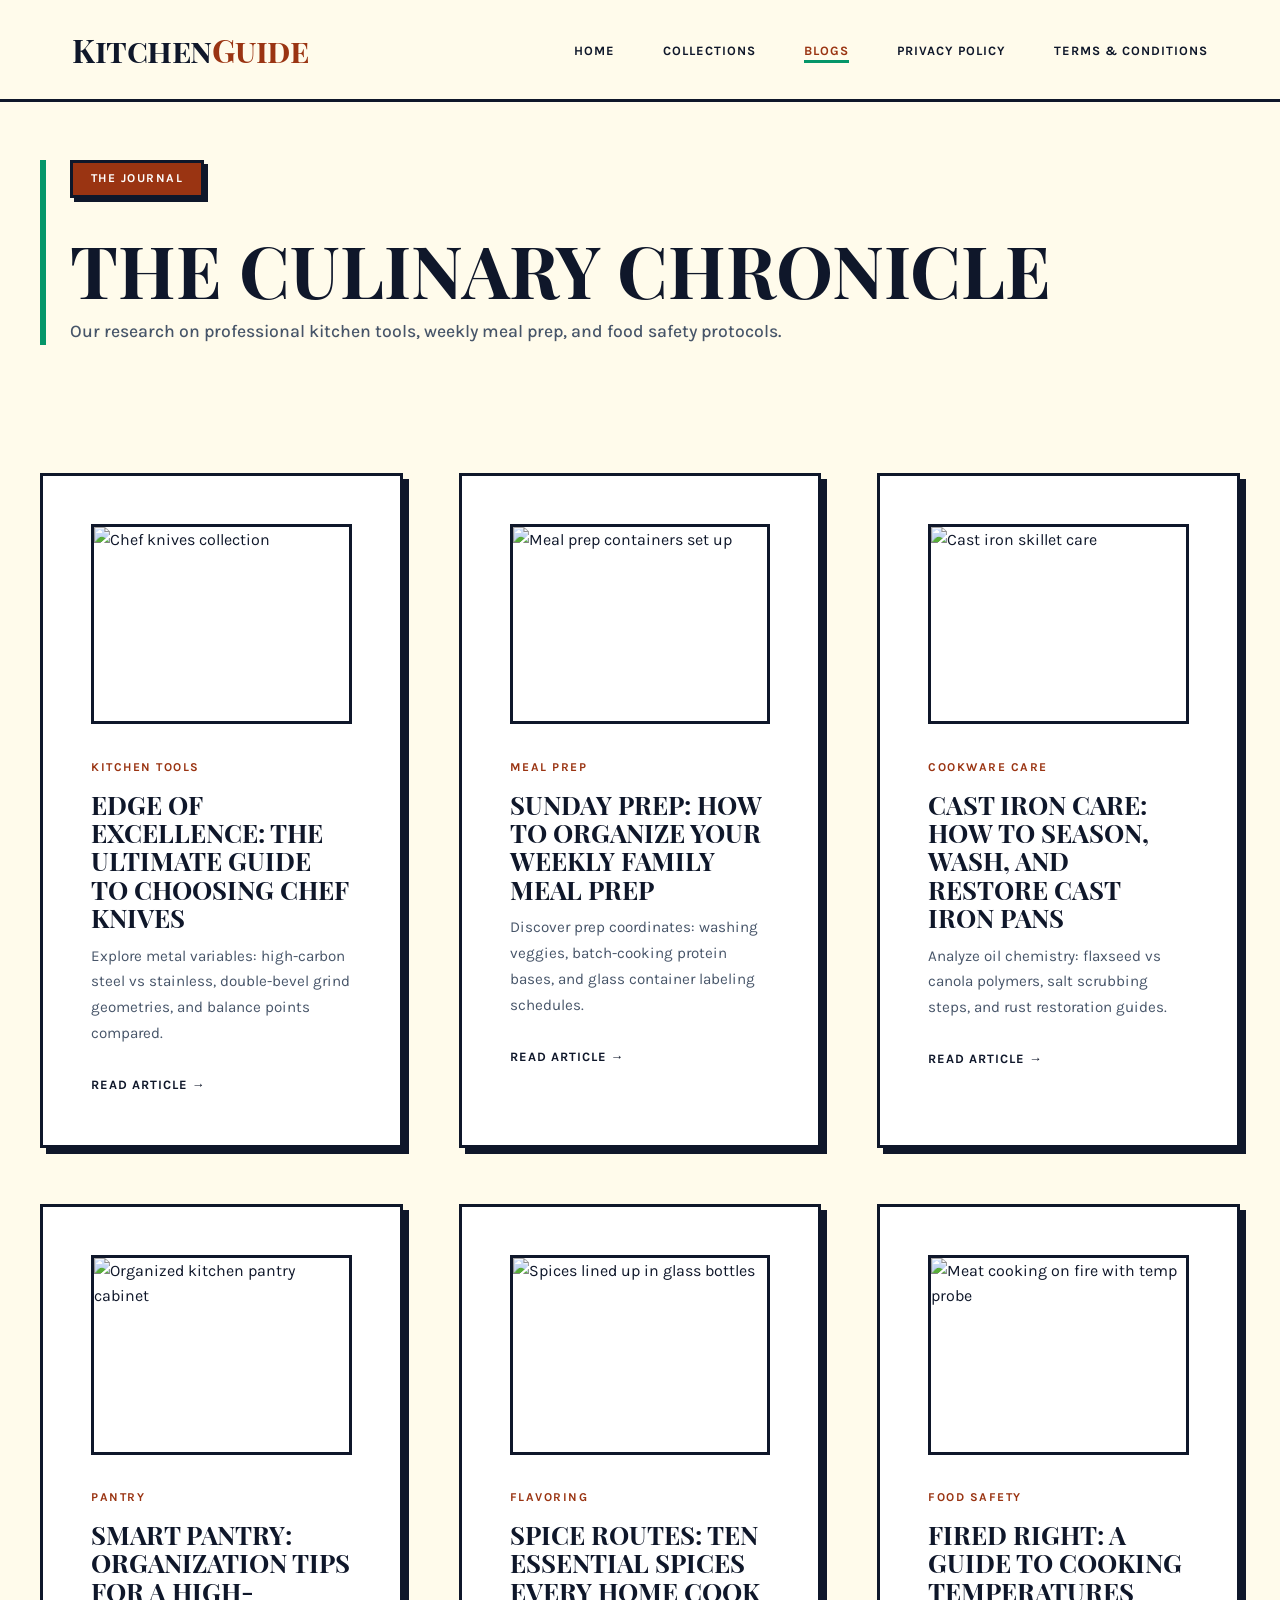
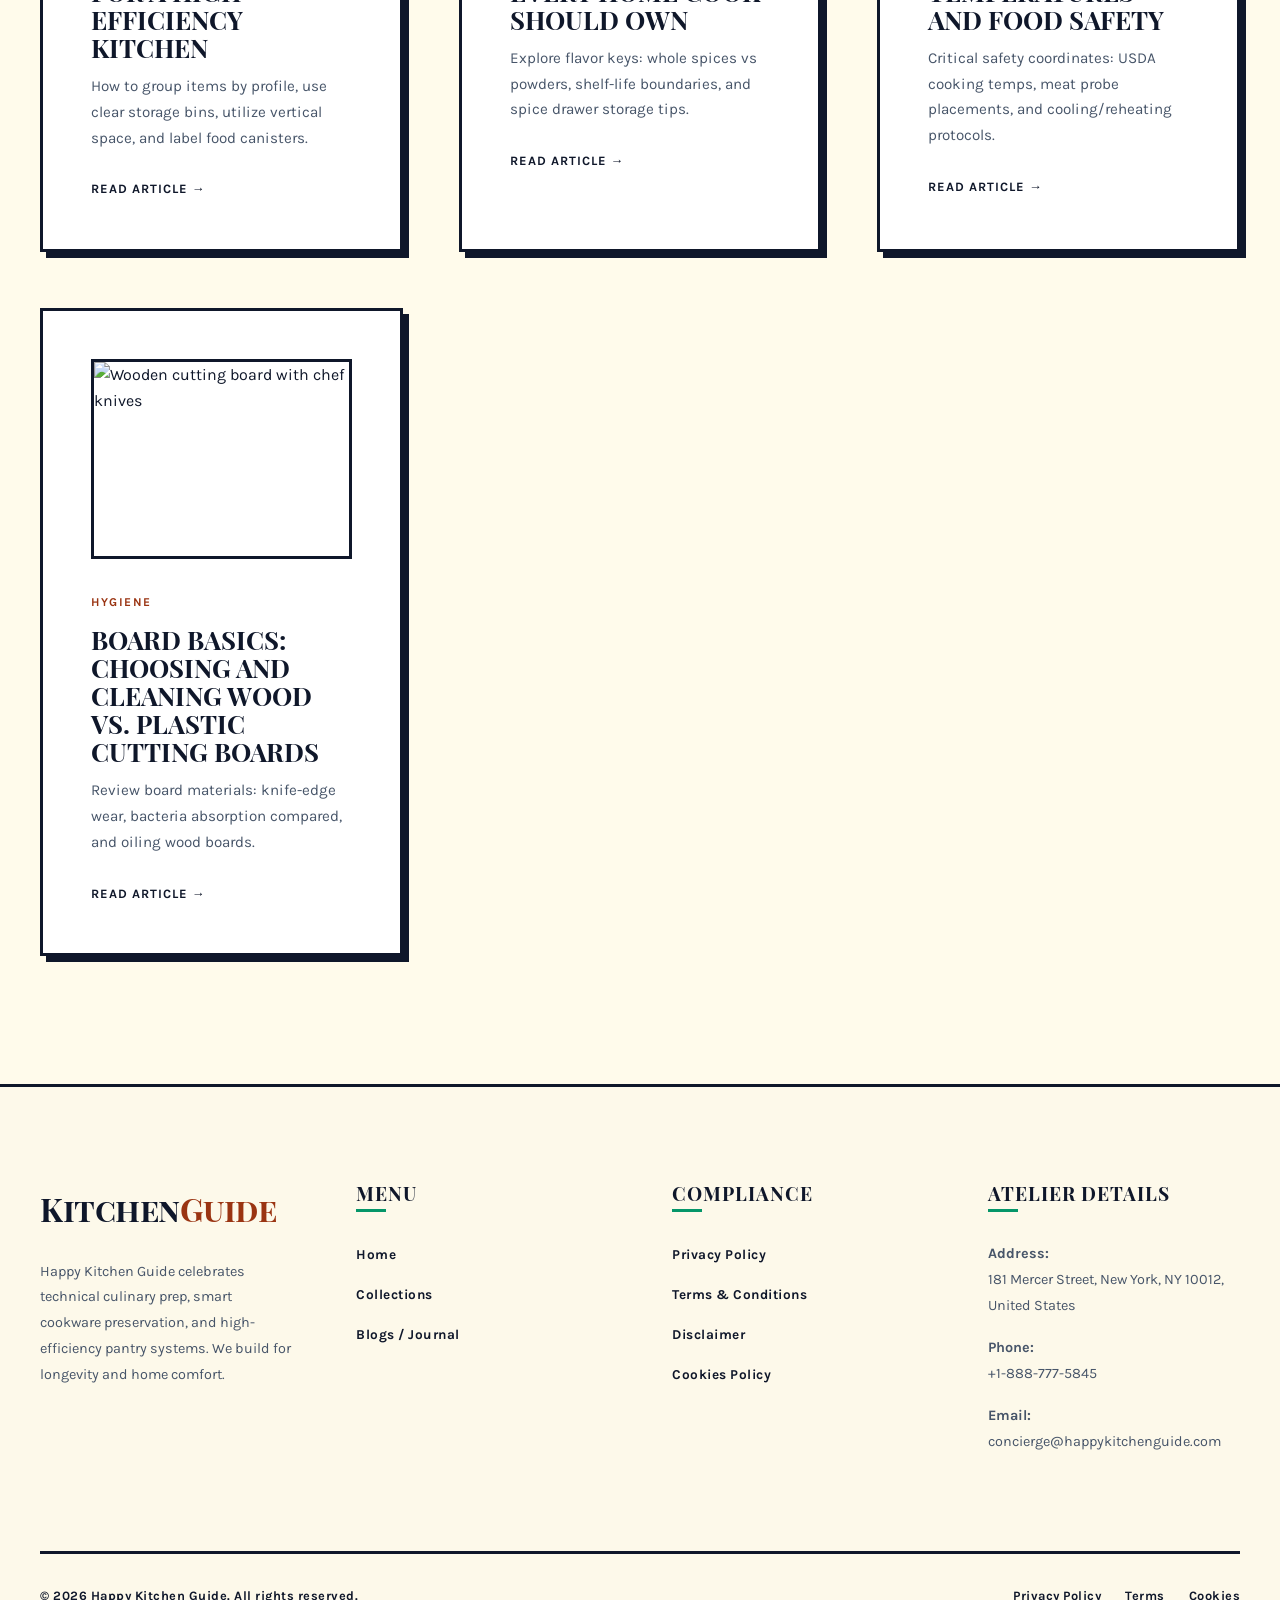
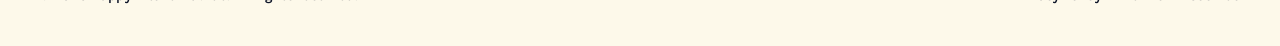
==== blog/index.html @ 917fd58a "Add files via upload" ====
<!DOCTYPE html>
<html lang="en">
<head>
    <!-- Google tag (gtag.js) -->
    <script async src="https://www.googletagmanager.com/gtag/js?id=G-0LY0HY7L01"></script>
    <script>
      window.dataLayer = window.dataLayer || [];
      function gtag(){dataLayer.push(arguments);}
      gtag('js', new Date());

      gtag('config', 'G-0LY0HY7L01');
    </script>
    <meta charset="UTF-8">
    <meta name="viewport" content="width=device-width, initial-scale=1.0">
    <meta name="description" content="Happy Kitchen Guide Journal. Insights on chef knives, cast iron seasoning, pantry organization, spices, and food safety.">
    <title>The Journal | Happy Kitchen Guide</title>
    <link rel="stylesheet" href="../style.css">
</head>
<body>

    <!-- Header Navigation -->
    <header>
        <nav class="navbar">
            <a href="../index.php" class="logo">Kitchen<span>Guide</span></a>
            <ul class="nav-links">
                <li><a href="../index.php">Home</a></li>
                <li><a href="../collections.html">Collections</a></li>
                <li><a href="index.html" class="active">Blogs</a></li>
                <li><a href="../privacy-policy.html">Privacy Policy</a></li>
                <li><a href="../terms.html">Terms & Conditions</a></li>
            </ul>
            <button class="menu-btn" aria-label="Toggle Navigation">
                <span></span>
                <span></span>
                <span></span>
            </button>
        </nav>
    </header>

    <!-- Main Content -->
    <main style="padding-top: 10rem; max-width: 1200px; margin: 0 auto;">
        
        <div class="section-title reveal-item">
            <span class="hero-badge">THE JOURNAL</span>
            <h1>The Culinary Chronicle</h1>
            <p>Our research on professional kitchen tools, weekly meal prep, and food safety protocols.</p>
        </div>

        <section style="padding: 3rem 0 8rem;">
            <div class="features-grid">
                
                <!-- Blog 1 -->
                <div class="luxury-card reveal-item">
                    <div class="feature-img-wrapper" style="height: 200px;">
                        <img src="https://images.unsplash.com/photo-1593113598332-cd288d649433?auto=format&fit=crop&q=80&w=600" alt="Chef knives collection" loading="lazy">
                    </div>
                    <div class="feature-content blog-card">
                        <span class="blog-tag">Kitchen Tools</span>
                        <h3>Edge of Excellence: The Ultimate Guide to Choosing Chef Knives</h3>
                        <p class="blog-excerpt">Explore metal variables: high-carbon steel vs stainless, double-bevel grind geometries, and balance points compared.</p>
                        <a href="chef-knife-guide.html" class="blog-link">Read Article &rarr;</a>
                    </div>
                </div>

                <!-- Blog 2 -->
                <div class="luxury-card reveal-item">
                    <div class="feature-img-wrapper" style="height: 200px;">
                        <img src="https://images.unsplash.com/photo-1556910103-1c02745aae4d?auto=format&fit=crop&q=80&w=600" alt="Meal prep containers set up" loading="lazy">
                    </div>
                    <div class="feature-content blog-card">
                        <span class="blog-tag">Meal Prep</span>
                        <h3>Sunday Prep: How to Organize Your Weekly Family Meal Prep</h3>
                        <p class="blog-excerpt">Discover prep coordinates: washing veggies, batch-cooking protein bases, and glass container labeling schedules.</p>
                        <a href="meal-prep-efficiency.html" class="blog-link">Read Article &rarr;</a>
                    </div>
                </div>

                <!-- Blog 3 -->
                <div class="luxury-card reveal-item">
                    <div class="feature-img-wrapper" style="height: 200px;">
                        <img src="https://images.unsplash.com/photo-1585238342024-78d387f4a707?auto=format&fit=crop&q=80&w=600" alt="Cast iron skillet care" loading="lazy">
                    </div>
                    <div class="feature-content blog-card">
                        <span class="blog-tag">Cookware Care</span>
                        <h3>Cast Iron Care: How to Season, Wash, and Restore Cast Iron Pans</h3>
                        <p class="blog-excerpt">Analyze oil chemistry: flaxseed vs canola polymers, salt scrubbing steps, and rust restoration guides.</p>
                        <a href="cast-iron-seasoning.html" class="blog-link">Read Article &rarr;</a>
                    </div>
                </div>

                <!-- Blog 4 -->
                <div class="luxury-card reveal-item">
                    <div class="feature-img-wrapper" style="height: 200px;">
                        <img src="https://images.unsplash.com/photo-1590794056226-79ef3a8147e1?auto=format&fit=crop&q=80&w=600" alt="Organized kitchen pantry cabinet" loading="lazy">
                    </div>
                    <div class="feature-content blog-card">
                        <span class="blog-tag">Pantry</span>
                        <h3>Smart Pantry: Organization Tips for a High-Efficiency Kitchen</h3>
                        <p class="blog-excerpt">How to group items by profile, use clear storage bins, utilize vertical space, and label food canisters.</p>
                        <a href="pantry-organization-tips.html" class="blog-link">Read Article &rarr;</a>
                    </div>
                </div>

                <!-- Blog 5 -->
                <div class="luxury-card reveal-item">
                    <div class="feature-img-wrapper" style="height: 200px;">
                        <img src="https://images.unsplash.com/photo-1596790011558-b1a7742114de?auto=format&fit=crop&q=80&w=600" alt="Spices lined up in glass bottles" loading="lazy">
                    </div>
                    <div class="feature-content blog-card">
                        <span class="blog-tag">Flavoring</span>
                        <h3>Spice Routes: Ten Essential Spices Every Home Cook Should Own</h3>
                        <p class="blog-excerpt">Explore flavor keys: whole spices vs powders, shelf-life boundaries, and spice drawer storage tips.</p>
                        <a href="essential-spices-flavor.html" class="blog-link">Read Article &rarr;</a>
                    </div>
                </div>

                <!-- Blog 6 -->
                <div class="luxury-card reveal-item">
                    <div class="feature-img-wrapper" style="height: 200px;">
                        <img src="https://images.unsplash.com/photo-1544025162-d76694265947?auto=format&fit=crop&q=80&w=600" alt="Meat cooking on fire with temp probe" loading="lazy">
                    </div>
                    <div class="feature-content blog-card">
                        <span class="blog-tag">Food Safety</span>
                        <h3>Fired Right: A Guide to Cooking Temperatures and Food Safety</h3>
                        <p class="blog-excerpt">Critical safety coordinates: USDA cooking temps, meat probe placements, and cooling/reheating protocols.</p>
                        <a href="cooking-temperatures-safety.html" class="blog-link">Read Article &rarr;</a>
                    </div>
                </div>

                <!-- Blog 7 -->
                <div class="luxury-card reveal-item">
                    <div class="feature-img-wrapper" style="height: 200px;">
                        <img src="https://images.unsplash.com/photo-1542691391-7f39f20d7af3?auto=format&fit=crop&q=80&w=600" alt="Wooden cutting board with chef knives" loading="lazy">
                    </div>
                    <div class="feature-content blog-card">
                        <span class="blog-tag">Hygiene</span>
                        <h3>Board Basics: Choosing and Cleaning Wood vs. Plastic Cutting Boards</h3>
                        <p class="blog-excerpt">Review board materials: knife-edge wear, bacteria absorption compared, and oiling wood boards.</p>
                        <a href="cutting-board-hygiene.html" class="blog-link">Read Article &rarr;</a>
                    </div>
                </div>

            </div>
        </section>

    </main>

    <!-- Footer -->
    <footer>
        <div class="footer-container">
            <div class="footer-col" style="flex: 1.5;">
                <a href="../index.php" class="logo" style="margin-bottom: 1.5rem; display: inline-block;">Kitchen<span>Guide</span></a>
                <p>Happy Kitchen Guide celebrates technical culinary prep, smart cookware preservation, and high-efficiency pantry systems. We build for longevity and home comfort.</p>
            </div>
            <div class="footer-col">
                <h4>Menu</h4>
                <ul>
                    <li><a href="../index.php">Home</a></li>
                    <li><a href="../collections.html">Collections</a></li>
                    <li><a href="index.html">Blogs / Journal</a></li>
                </ul>
            </div>
            <div class="footer-col">
                <h4>Compliance</h4>
                <ul>
                    <li><a href="../privacy-policy.html">Privacy Policy</a></li>
                    <li><a href="../terms.html">Terms & Conditions</a></li>
                    <li><a href="../disclaimer.html">Disclaimer</a></li>
                    <li><a href="../cookies.html">Cookies Policy</a></li>
                </ul>
            </div>
            <div class="footer-col" style="flex: 1.2;">
                <h4>Atelier Details</h4>
                <p><strong>Address:</strong><br>181 Mercer Street, New York, NY 10012, United States</p>
                <p><strong>Phone:</strong><br>+1-888-777-5845</p>
                <p><strong>Email:</strong><br>concierge@happykitchenguide.com</p>
            </div>
        </div>
        <div class="footer-bottom">
            <p>&copy; 2026 Happy Kitchen Guide. All rights reserved.</p>
            <div class="footer-bottom-links">
                <a href="../privacy-policy.html">Privacy Policy</a>
                <a href="../terms.html">Terms</a>
                <a href="../cookies.html">Cookies</a>
            </div>
        </div>
    </footer>

    <script src="../script.js"></script>
</body>
</html>
---- style.css ----
/* ==========================================
   HAPPY KITCHEN GUIDE - GLOBAL STYLESHEET
   Style: Vibrant Block & Terracotta Palette
   ========================================== */

/* Typography Import */
@import url('https://fonts.googleapis.com/css2?family=Karla:ital,wght@0,300;0,400;0,500;0,600;0,700;1,400&family=Playfair+Display+SC:ital,wght@0,400;0,700;1,400&display=swap');

:root {
    /* Color Palette */
    --color-bg: #FFFBEB;            /* Amber 50 - Warm Golden Cream */
    --color-fg: #0F172A;            /* Slate 900 - Dark Charcoal */
    --color-fg-muted: #475569;      /* Slate 600 - Muted Slate */
    --color-primary: #9A3412;       /* Terracotta 800 - Primary */
    --color-secondary: #C2410C;     /* Terracotta 700 - Secondary */
    --color-accent: #059669;        /* Emerald 600 - Fresh Green Accent */
    --color-accent-hover: #047857;
    --color-border: #0F172A;        /* Bold Black Borders */
    --color-card-bg: #FFFFFF;
    
    /* Font Families */
    --font-heading: 'Playfair Display SC', serif;
    --font-body: 'Karla', sans-serif;
    
    /* Layout Variables */
    --transition-spring: all 0.4s cubic-bezier(0.175, 0.885, 0.32, 1.275);
    --transition-smooth: all 0.25s ease-in-out;
    --block-shadow: 6px 6px 0px 0px var(--color-fg);
    --block-shadow-hover: 10px 10px 0px 0px var(--color-fg);
    --block-shadow-sm: 4px 4px 0px 0px var(--color-fg);
}

/* Reset Styles */
*, *::before, *::after {
    box-sizing: border-box;
    margin: 0;
    padding: 0;
}

html {
    scroll-behavior: smooth;
    font-size: 16px;
    background-color: var(--color-bg);
    color: var(--color-fg);
}

body {
    font-family: var(--font-body);
    line-height: 1.6;
    font-weight: 400;
    overflow-x: hidden;
    background-color: var(--color-bg);
}

/* Scrollbar Styling */
::-webkit-scrollbar {
    width: 8px;
}
::-webkit-scrollbar-track {
    background: var(--color-bg);
}
::-webkit-scrollbar-thumb {
    background: var(--color-primary);
    border: 2px solid var(--color-fg);
}

/* Headings */
h1, h2, h3, h4, h5, h6 {
    font-family: var(--font-heading);
    font-weight: 700;
    line-height: 1.1;
    color: var(--color-fg);
}

h1 {
    font-size: clamp(3rem, 7vw, 4.5rem);
    text-transform: uppercase;
}

h2 {
    font-size: clamp(2.2rem, 5vw, 2.8rem);
    margin-bottom: 2rem;
    position: relative;
    display: inline-block;
    text-transform: uppercase;
}

h3 {
    font-size: 1.6rem;
    margin-bottom: 0.8rem;
    text-transform: uppercase;
}

a {
    color: inherit;
    text-decoration: none;
    transition: var(--transition-smooth);
}

/* Scroll-Reveal Animation */
.reveal-item {
    opacity: 0;
    transform: translateY(30px);
    transition: opacity 0.8s cubic-bezier(0.16, 1, 0.3, 1), transform 0.8s cubic-bezier(0.16, 1, 0.3, 1);
}

.reveal-item.revealed {
    opacity: 1;
    transform: translateY(0);
}

/* Bold Block Cards */
.luxury-card {
    background-color: var(--color-card-bg);
    border: 3px solid var(--color-border);
    border-radius: 0px; /* Sharp retro block design */
    padding: 3rem;
    box-shadow: var(--block-shadow);
    transition: var(--transition-spring);
    position: relative;
}

.luxury-card:hover {
    transform: translate(-4px, -4px);
    box-shadow: var(--block-shadow-hover);
}

/* Stretched Link overlay */
.blog-link::after {
    content: '';
    position: absolute;
    top: 0;
    left: 0;
    right: 0;
    bottom: 0;
    z-index: 10;
    cursor: pointer;
}

/* Header & Navigation */
header {
    position: fixed;
    top: 0;
    left: 0;
    width: 100%;
    z-index: 1000;
    background: var(--color-bg);
    border-bottom: 3px solid var(--color-border);
    transition: var(--transition-smooth);
}

.navbar {
    display: flex;
    justify-content: space-between;
    align-items: center;
    max-width: 1200px;
    margin: 0 auto;
    padding: 1.5rem 2rem;
}

.logo {
    font-family: var(--font-heading);
    font-size: 2rem;
    font-weight: 700;
    letter-spacing: -0.5px;
    color: var(--color-fg);
}

.logo span {
    color: var(--color-primary);
}

.nav-links {
    display: flex;
    list-style: none;
    gap: 3rem;
    align-items: center;
}

.nav-links a {
    font-size: 0.8rem;
    font-weight: 700;
    text-transform: uppercase;
    letter-spacing: 1px;
    color: var(--color-fg);
    position: relative;
    padding: 0.3rem 0;
}

.nav-links a:hover,
.nav-links a.active {
    color: var(--color-primary);
}

.nav-links a::after {
    content: '';
    position: absolute;
    bottom: 0;
    left: 0;
    width: 0;
    height: 3px;
    background-color: var(--color-accent);
    transition: var(--transition-smooth);
}

.nav-links a:hover::after,
.nav-links a.active::after {
    width: 100%;
}

/* CTA Buttons */
.btn {
    display: inline-block;
    padding: 1rem 2.5rem;
    font-size: 0.8rem;
    font-weight: 700;
    text-transform: uppercase;
    letter-spacing: 1px;
    border-radius: 0px; /* Sharp Block style */
    border: 3px solid var(--color-border);
    cursor: pointer;
    transition: var(--transition-spring);
    text-align: center;
    font-family: var(--font-body);
    box-shadow: 4px 4px 0px 0px var(--color-fg);
}

.btn-primary {
    background-color: var(--color-primary);
    color: #FFFFFF;
}

.btn-primary:hover {
    background-color: var(--color-accent);
    transform: translate(-2px, -2px);
    box-shadow: 6px 6px 0px 0px var(--color-fg);
}

.btn-secondary {
    background-color: #FFFFFF;
    color: var(--color-fg);
}

.btn-secondary:hover {
    background-color: var(--color-bg);
    transform: translate(-2px, -2px);
    box-shadow: 6px 6px 0px 0px var(--color-fg);
}

.btn-accent {
    background-color: var(--color-accent);
    color: #FFFFFF;
}

.btn-accent:hover {
    background-color: var(--color-accent-hover);
    transform: translate(-2px, -2px);
    box-shadow: 6px 6px 0px 0px var(--color-fg);
}

/* Mobile Menu Toggle */
.menu-btn {
    display: none;
    flex-direction: column;
    justify-content: space-between;
    width: 24px;
    height: 16px;
    background: transparent;
    border: none;
    cursor: pointer;
    z-index: 1001;
}

.menu-btn span {
    width: 100%;
    height: 3px;
    background-color: var(--color-fg);
    transition: var(--transition-smooth);
}

/* Section Spacing */
section {
    padding: 9rem 2rem;
    max-width: 1200px;
    margin: 0 auto;
}

.section-title {
    text-align: left;
    margin-bottom: 5rem;
    border-left: 6px solid var(--color-accent);
    padding-left: 1.5rem;
}

.section-title p {
    color: var(--color-fg-muted);
    font-size: 1.1rem;
    margin-top: 0.5rem;
    font-weight: 500;
}

/* Hero Section */
.hero {
    min-height: 100vh;
    display: flex;
    align-items: center;
    justify-content: space-between;
    padding-top: 10rem;
    gap: 5rem;
}

.hero-content {
    flex: 1.1;
}

.hero-badge {
    display: inline-block;
    padding: 0.4rem 1.1rem;
    font-size: 0.75rem;
    font-weight: 700;
    text-transform: uppercase;
    letter-spacing: 1.5px;
    color: #FFFFFF;
    background-color: var(--color-primary);
    border: 3px solid var(--color-border);
    box-shadow: var(--block-shadow-sm);
    margin-bottom: 2rem;
}

.hero h1 {
    margin-bottom: 2rem;
}

.hero-desc {
    font-size: 1.1rem;
    color: var(--color-fg-muted);
    margin-bottom: 3rem;
    max-width: 550px;
    line-height: 1.8;
}

.hero-btns {
    display: flex;
    gap: 1.5rem;
}

.hero-image-wrapper {
    flex: 0.9;
    position: relative;
}

.hero-image-container {
    width: 100%;
    height: 480px;
    overflow: hidden;
    border: 3px solid var(--color-border);
    position: relative;
    box-shadow: var(--block-shadow);
}

.hero-image-container img {
    width: 100%;
    height: 100%;
    object-fit: cover;
    transition: var(--transition-spring);
}

.hero-image-container img:hover {
    transform: scale(1.02);
}

/* Features Grid */
.features-grid {
    display: grid;
    grid-template-columns: repeat(auto-fit, minmax(320px, 1fr));
    gap: 3.5rem;
}

.feature-img-wrapper {
    width: 100%;
    height: 260px;
    overflow: hidden;
    margin-bottom: 1.8rem;
    position: relative;
    border: 3px solid var(--color-border);
}

.feature-img-wrapper img {
    width: 100%;
    height: 100%;
    object-fit: cover;
    transition: var(--transition-spring);
}

.luxury-card:hover .feature-img-wrapper img {
    transform: scale(1.02);
}

.feature-badge {
    position: absolute;
    top: 1rem;
    left: 1rem;
    padding: 0.4rem 0.9rem;
    background-color: var(--color-accent);
    color: #FFFFFF;
    font-size: 0.7rem;
    font-weight: 700;
    text-transform: uppercase;
    letter-spacing: 1px;
    border: 2px solid var(--color-border);
    box-shadow: 2px 2px 0px var(--color-fg);
}

.luxury-card h3 {
    margin-bottom: 0.8rem;
}

.luxury-desc {
    color: var(--color-fg-muted);
    font-size: 0.95rem;
    line-height: 1.7;
}

/* Newsletter Section */
.newsletter-section {
    padding: 7rem 2rem;
    text-align: center;
}

.newsletter-box {
    max-width: 850px;
    margin: 0 auto;
    padding: 5rem 4rem;
}

.newsletter-box p {
    font-size: 1.2rem;
    color: var(--color-fg-muted);
    margin-bottom: 2.5rem;
    max-width: 600px;
    margin-left: auto;
    margin-right: auto;
    font-weight: 600;
}

.newsletter-form {
    display: flex;
    gap: 1rem;
    max-width: 520px;
    margin: 0 auto;
}

.newsletter-input {
    flex: 1;
    padding: 1rem 1.5rem;
    border: 3px solid var(--color-border);
    background-color: var(--color-bg);
    color: var(--color-fg);
    font-family: var(--font-body);
    font-size: 0.9rem;
    outline: none;
    border-radius: 0px;
    transition: var(--transition-smooth);
}

.newsletter-input:focus {
    background-color: #FFFFFF;
    box-shadow: inset 2px 2px 0px rgba(0,0,0,0.1);
}

/* Blog Previews */
.blog-grid {
    display: grid;
    grid-template-columns: repeat(auto-fit, minmax(320px, 1fr));
    gap: 3.5rem;
}

.blog-tag {
    font-size: 0.75rem;
    font-weight: 700;
    text-transform: uppercase;
    letter-spacing: 1.5px;
    color: var(--color-primary);
    margin-bottom: 0.8rem;
    display: inline-block;
}

.blog-excerpt {
    color: var(--color-fg-muted);
    font-size: 0.95rem;
    line-height: 1.7;
    margin-bottom: 1.5rem;
}

.blog-link {
    font-size: 0.8rem;
    font-weight: 700;
    text-transform: uppercase;
    letter-spacing: 1px;
    color: var(--color-fg);
    display: inline-flex;
    align-items: center;
    gap: 0.5rem;
}

.blog-link:hover {
    color: var(--color-accent);
    gap: 0.8rem;
}

/* Footer Section */
footer {
    background-color: #FDF9EA;
    border-top: 3px solid var(--color-border);
    padding: 6rem 2rem 2.5rem;
}

.footer-container {
    max-width: 1200px;
    margin: 0 auto;
    display: grid;
    grid-template-columns: repeat(auto-fit, minmax(200px, 1fr));
    gap: 4rem;
    margin-bottom: 5rem;
}

.footer-col h4 {
    font-family: var(--font-heading);
    font-size: 1.2rem;
    margin-bottom: 1.8rem;
    text-transform: uppercase;
    letter-spacing: 1px;
    position: relative;
    padding-bottom: 0.5rem;
    font-weight: 700;
}

.footer-col h4::after {
    content: '';
    position: absolute;
    bottom: 0;
    left: 0;
    width: 30px;
    height: 3px;
    background-color: var(--color-accent);
}

.footer-col p {
    color: var(--color-fg-muted);
    font-size: 0.9rem;
    margin-bottom: 1rem;
    line-height: 1.8;
}

.footer-col ul {
    list-style: none;
}

.footer-col ul li {
    margin-bottom: 0.9rem;
}

.footer-col ul li a {
    color: var(--color-fg);
    font-weight: 700;
    font-size: 0.85rem;
    letter-spacing: 0.5px;
}

.footer-col ul li a:hover {
    color: var(--color-primary);
    padding-left: 5px;
}

.footer-bottom {
    max-width: 1200px;
    margin: 0 auto;
    padding-top: 2rem;
    border-top: 3px solid var(--color-border);
    display: flex;
    justify-content: space-between;
    align-items: center;
    flex-wrap: wrap;
    gap: 1.5rem;
    color: var(--color-fg);
    font-weight: 700;
    font-size: 0.8rem;
    letter-spacing: 0.5px;
}

.footer-bottom-links {
    display: flex;
    gap: 1.5rem;
}

.footer-bottom-links a:hover {
    color: var(--color-primary);
}

/* Cookie Consent Popup */
.cookie-banner {
    position: fixed;
    bottom: 2rem;
    right: 2rem;
    max-width: 420px;
    z-index: 10000;
    background-color: var(--color-card-bg);
    border: 3px solid var(--color-border);
    border-radius: 0px;
    box-shadow: var(--block-shadow);
    padding: 2.2rem;
    transform: translateY(120%);
    transition: transform 0.4s cubic-bezier(0.175, 0.885, 0.32, 1.275);
    display: none;
}

.cookie-banner.show {
    display: block;
    transform: translateY(0);
}

.cookie-title {
    font-size: 1.4rem;
    margin-bottom: 0.6rem;
}

.cookie-text {
    font-size: 0.85rem;
    color: var(--color-fg-muted);
    margin-bottom: 1.8rem;
    line-height: 1.6;
}

.cookie-btns {
    display: flex;
    gap: 1rem;
}

.cookie-btns .btn {
    flex: 1;
    padding: 0.8rem 1.2rem;
    font-size: 0.75rem;
}

/* Compliance Content Page Layout */
.compliance-page, .blog-page {
    padding-top: 10rem;
    max-width: 900px;
}

.compliance-page h1, .blog-page h1 {
    margin-bottom: 1.2rem;
}

.compliance-page .meta-info, .blog-page .meta-info {
    color: var(--color-primary);
    font-family: var(--font-body);
    font-weight: 700;
    font-size: 0.8rem;
    margin-bottom: 3rem;
    text-transform: uppercase;
    letter-spacing: 2px;
}

.legal-content, .blog-content {
    background-color: var(--color-card-bg);
    border: 3px solid var(--color-border);
    border-radius: 0px;
    padding: 4rem;
    box-shadow: var(--block-shadow);
}

.legal-content h2, .blog-content h2 {
    font-size: 1.8rem;
    margin: 2.5rem 0 1rem;
    text-transform: uppercase;
}

.legal-content h2::after, .blog-content h2::after {
    display: none;
}

.legal-content p, .blog-content p {
    color: var(--color-fg-muted);
    margin-bottom: 1.6rem;
    font-size: 1.05rem;
    line-height: 1.8;
}

.legal-content ul, .blog-content ul {
    margin-left: 2rem;
    margin-bottom: 1.6rem;
    color: var(--color-fg-muted);
}

.legal-content li, .blog-content li {
    margin-bottom: 0.6rem;
    font-size: 1.05rem;
}

/* Single Blog Specifics */
.blog-featured-img {
    width: 100%;
    height: 440px;
    overflow: hidden;
    border: 3px solid var(--color-border);
    margin-bottom: 3.5rem;
}

.blog-featured-img img {
    width: 100%;
    height: 100%;
    object-fit: cover;
}

/* Blockquote */
blockquote {
    border: 3px solid var(--color-border);
    border-left: 8px solid var(--color-accent);
    padding: 1.5rem 2.5rem;
    margin: 3rem 0;
    font-family: var(--font-heading);
    font-size: 1.4rem;
    font-weight: 700;
    color: var(--color-primary);
    background: var(--color-bg);
    box-shadow: var(--block-shadow-sm);
    line-height: 1.45;
}

/* Responsive Media Queries */
@media (max-width: 1024px) {
    .hero {
        flex-direction: column;
        text-align: center;
        padding-top: 8rem;
        min-height: auto;
    }
    
    .hero-content {
        order: 1;
    }
    
    .hero-image-wrapper {
        order: 0;
        width: 100%;
        max-width: 440px;
    }
    
    .hero-image-container {
        height: 380px;
    }
    
    .hero-desc {
        margin-left: auto;
        margin-right: auto;
    }
    
    .hero-btns {
        justify-content: center;
    }
}

@media (max-width: 768px) {
    section {
        padding: 6rem 1.5rem;
    }
    
    .nav-links {
        display: none;
        flex-direction: column;
        position: fixed;
        top: 80px;
        left: 0;
        width: 100%;
        background-color: var(--color-bg);
        padding: 3rem 0;
        border-bottom: 3px solid var(--color-border);
        box-shadow: var(--block-shadow);
        gap: 2rem;
    }
    
    .nav-links.active {
        display: flex;
    }
    
    .menu-btn {
        display: flex;
    }
    
    .menu-btn.active span:nth-child(1) {
        transform: rotate(45deg) translate(5px, 5px);
    }
    .menu-btn.active span:nth-child(2) {
        opacity: 0;
    }
    .menu-btn.active span:nth-child(3) {
        transform: rotate(-45deg) translate(5px, -5px);
    }
    
    .footer-container {
        grid-template-columns: 1fr;
        gap: 2.5rem;
    }
    
    .footer-bottom {
        flex-direction: column;
        text-align: center;
    }
    
    .legal-content, .blog-content {
        padding: 2.5rem 1.5rem;
    }
    
    .cookie-banner {
        left: 1rem;
        right: 1rem;
        bottom: 1rem;
        max-width: none;
    }
    
    .newsletter-form {
        flex-direction: column;
        border-radius: 0;
        gap: 1rem;
    }
    
    .newsletter-input {
        width: 100%;
    }
}
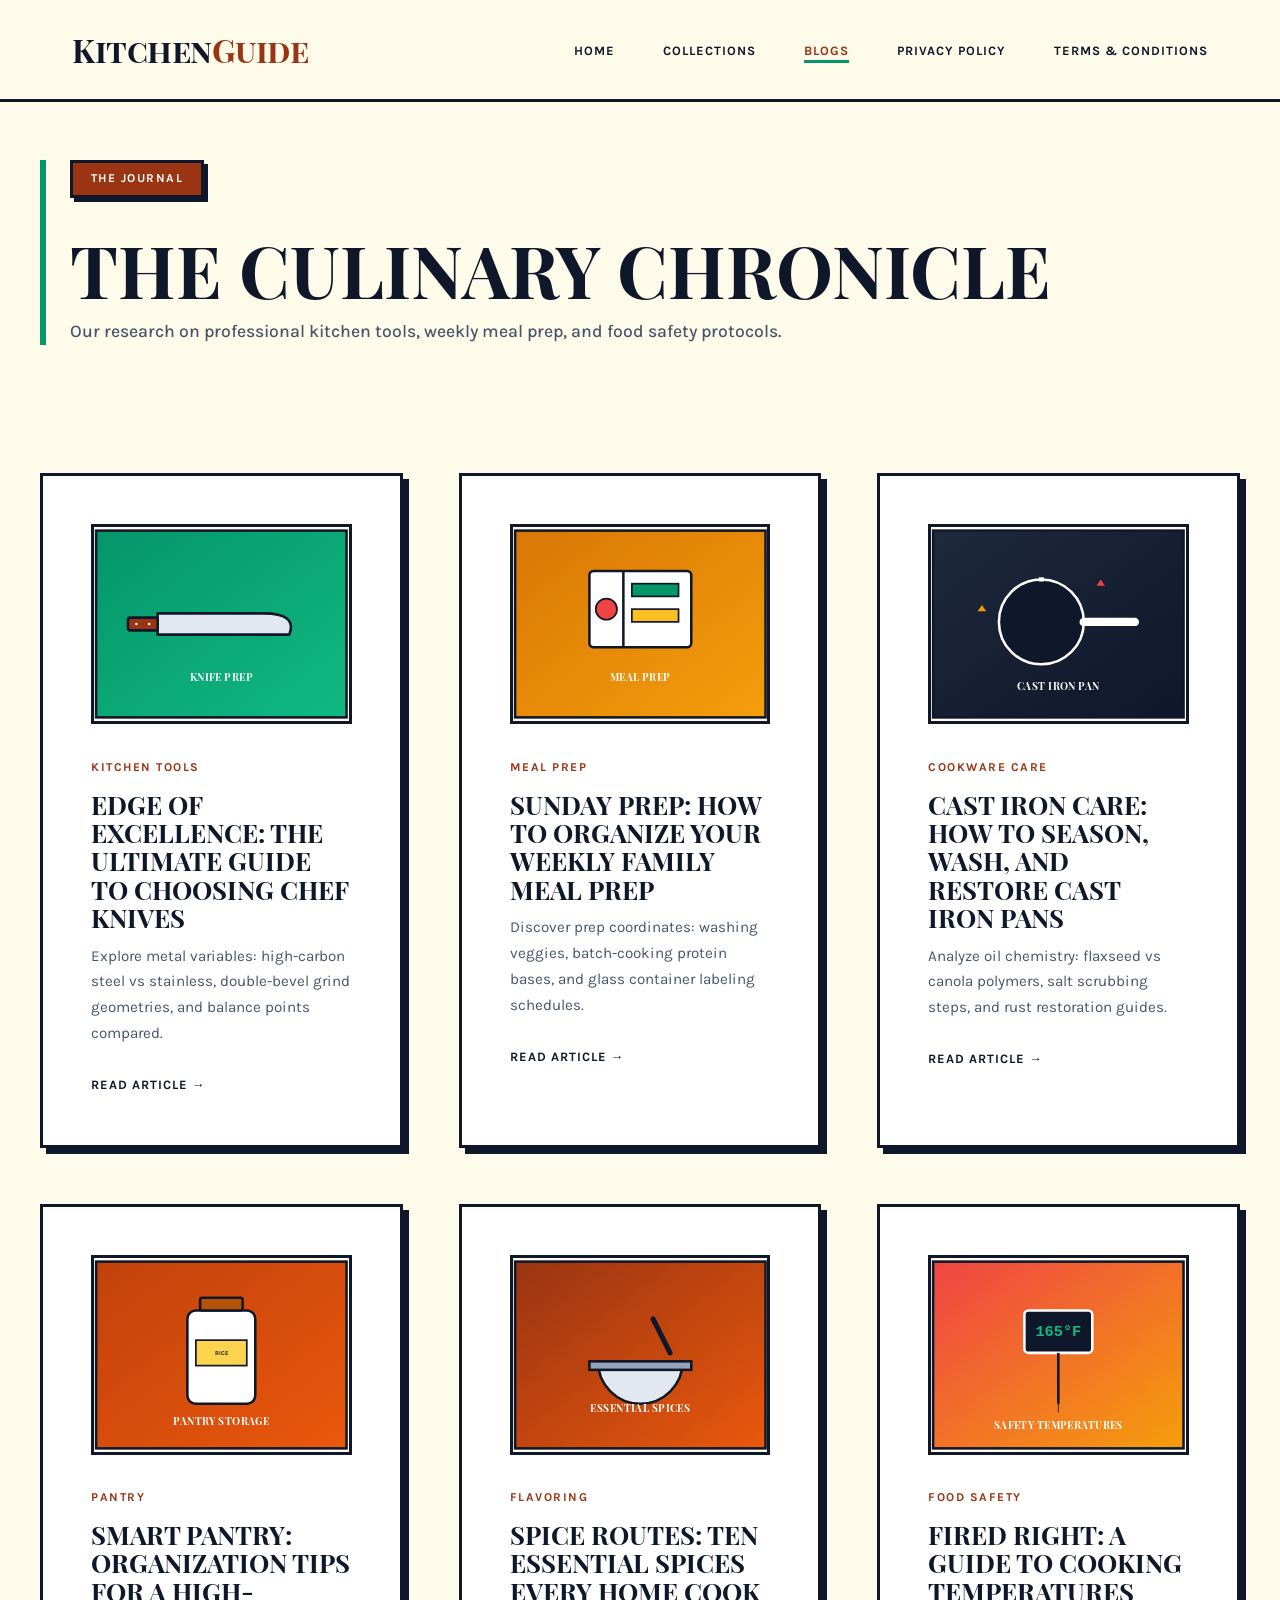
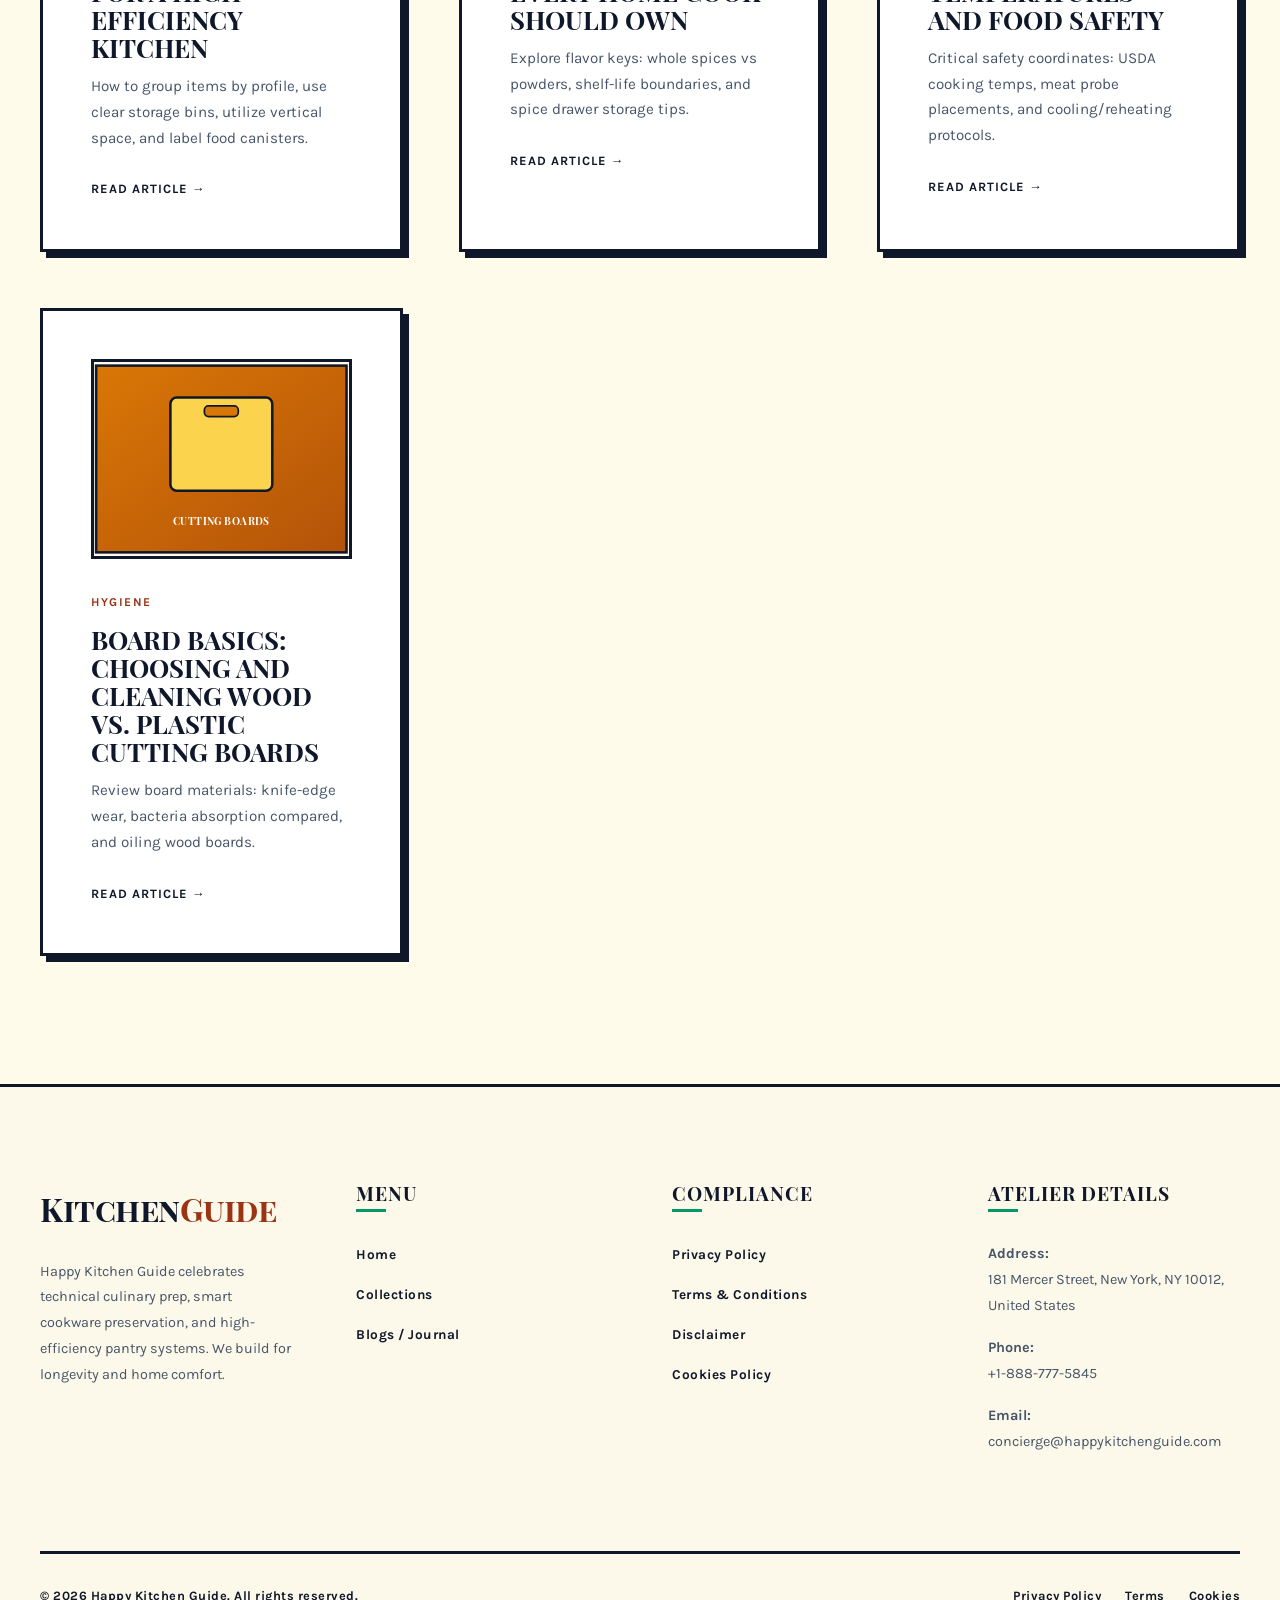
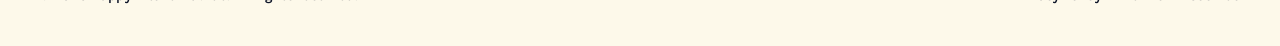
==== commit 41c1686c: "Add files via upload" ====
--- a/blog/index.html
+++ b/blog/index.html
@@ -1,191 +1,281 @@
-<!DOCTYPE html>
-<html lang="en">
-<head>
-    <!-- Google tag (gtag.js) -->
-    <script async src="https://www.googletagmanager.com/gtag/js?id=G-0LY0HY7L01"></script>
-    <script>
-      window.dataLayer = window.dataLayer || [];
-      function gtag(){dataLayer.push(arguments);}
-      gtag('js', new Date());
-
-      gtag('config', 'G-0LY0HY7L01');
-    </script>
-    <meta charset="UTF-8">
-    <meta name="viewport" content="width=device-width, initial-scale=1.0">
-    <meta name="description" content="Happy Kitchen Guide Journal. Insights on chef knives, cast iron seasoning, pantry organization, spices, and food safety.">
-    <title>The Journal | Happy Kitchen Guide</title>
-    <link rel="stylesheet" href="../style.css">
-</head>
-<body>
-
-    <!-- Header Navigation -->
-    <header>
-        <nav class="navbar">
-            <a href="../index.php" class="logo">Kitchen<span>Guide</span></a>
-            <ul class="nav-links">
-                <li><a href="../index.php">Home</a></li>
-                <li><a href="../collections.html">Collections</a></li>
-                <li><a href="index.html" class="active">Blogs</a></li>
-                <li><a href="../privacy-policy.html">Privacy Policy</a></li>
-                <li><a href="../terms.html">Terms & Conditions</a></li>
-            </ul>
-            <button class="menu-btn" aria-label="Toggle Navigation">
-                <span></span>
-                <span></span>
-                <span></span>
-            </button>
-        </nav>
-    </header>
-
-    <!-- Main Content -->
-    <main style="padding-top: 10rem; max-width: 1200px; margin: 0 auto;">
-        
-        <div class="section-title reveal-item">
-            <span class="hero-badge">THE JOURNAL</span>
-            <h1>The Culinary Chronicle</h1>
-            <p>Our research on professional kitchen tools, weekly meal prep, and food safety protocols.</p>
-        </div>
-
-        <section style="padding: 3rem 0 8rem;">
-            <div class="features-grid">
-                
-                <!-- Blog 1 -->
-                <div class="luxury-card reveal-item">
-                    <div class="feature-img-wrapper" style="height: 200px;">
-                        <img src="https://images.unsplash.com/photo-1593113598332-cd288d649433?auto=format&fit=crop&q=80&w=600" alt="Chef knives collection" loading="lazy">
-                    </div>
-                    <div class="feature-content blog-card">
-                        <span class="blog-tag">Kitchen Tools</span>
-                        <h3>Edge of Excellence: The Ultimate Guide to Choosing Chef Knives</h3>
-                        <p class="blog-excerpt">Explore metal variables: high-carbon steel vs stainless, double-bevel grind geometries, and balance points compared.</p>
-                        <a href="chef-knife-guide.html" class="blog-link">Read Article &rarr;</a>
-                    </div>
-                </div>
-
-                <!-- Blog 2 -->
-                <div class="luxury-card reveal-item">
-                    <div class="feature-img-wrapper" style="height: 200px;">
-                        <img src="https://images.unsplash.com/photo-1556910103-1c02745aae4d?auto=format&fit=crop&q=80&w=600" alt="Meal prep containers set up" loading="lazy">
-                    </div>
-                    <div class="feature-content blog-card">
-                        <span class="blog-tag">Meal Prep</span>
-                        <h3>Sunday Prep: How to Organize Your Weekly Family Meal Prep</h3>
-                        <p class="blog-excerpt">Discover prep coordinates: washing veggies, batch-cooking protein bases, and glass container labeling schedules.</p>
-                        <a href="meal-prep-efficiency.html" class="blog-link">Read Article &rarr;</a>
-                    </div>
-                </div>
-
-                <!-- Blog 3 -->
-                <div class="luxury-card reveal-item">
-                    <div class="feature-img-wrapper" style="height: 200px;">
-                        <img src="https://images.unsplash.com/photo-1585238342024-78d387f4a707?auto=format&fit=crop&q=80&w=600" alt="Cast iron skillet care" loading="lazy">
-                    </div>
-                    <div class="feature-content blog-card">
-                        <span class="blog-tag">Cookware Care</span>
-                        <h3>Cast Iron Care: How to Season, Wash, and Restore Cast Iron Pans</h3>
-                        <p class="blog-excerpt">Analyze oil chemistry: flaxseed vs canola polymers, salt scrubbing steps, and rust restoration guides.</p>
-                        <a href="cast-iron-seasoning.html" class="blog-link">Read Article &rarr;</a>
-                    </div>
-                </div>
-
-                <!-- Blog 4 -->
-                <div class="luxury-card reveal-item">
-                    <div class="feature-img-wrapper" style="height: 200px;">
-                        <img src="https://images.unsplash.com/photo-1590794056226-79ef3a8147e1?auto=format&fit=crop&q=80&w=600" alt="Organized kitchen pantry cabinet" loading="lazy">
-                    </div>
-                    <div class="feature-content blog-card">
-                        <span class="blog-tag">Pantry</span>
-                        <h3>Smart Pantry: Organization Tips for a High-Efficiency Kitchen</h3>
-                        <p class="blog-excerpt">How to group items by profile, use clear storage bins, utilize vertical space, and label food canisters.</p>
-                        <a href="pantry-organization-tips.html" class="blog-link">Read Article &rarr;</a>
-                    </div>
-                </div>
-
-                <!-- Blog 5 -->
-                <div class="luxury-card reveal-item">
-                    <div class="feature-img-wrapper" style="height: 200px;">
-                        <img src="https://images.unsplash.com/photo-1596790011558-b1a7742114de?auto=format&fit=crop&q=80&w=600" alt="Spices lined up in glass bottles" loading="lazy">
-                    </div>
-                    <div class="feature-content blog-card">
-                        <span class="blog-tag">Flavoring</span>
-                        <h3>Spice Routes: Ten Essential Spices Every Home Cook Should Own</h3>
-                        <p class="blog-excerpt">Explore flavor keys: whole spices vs powders, shelf-life boundaries, and spice drawer storage tips.</p>
-                        <a href="essential-spices-flavor.html" class="blog-link">Read Article &rarr;</a>
-                    </div>
-                </div>
-
-                <!-- Blog 6 -->
-                <div class="luxury-card reveal-item">
-                    <div class="feature-img-wrapper" style="height: 200px;">
-                        <img src="https://images.unsplash.com/photo-1544025162-d76694265947?auto=format&fit=crop&q=80&w=600" alt="Meat cooking on fire with temp probe" loading="lazy">
-                    </div>
-                    <div class="feature-content blog-card">
-                        <span class="blog-tag">Food Safety</span>
-                        <h3>Fired Right: A Guide to Cooking Temperatures and Food Safety</h3>
-                        <p class="blog-excerpt">Critical safety coordinates: USDA cooking temps, meat probe placements, and cooling/reheating protocols.</p>
-                        <a href="cooking-temperatures-safety.html" class="blog-link">Read Article &rarr;</a>
-                    </div>
-                </div>
-
-                <!-- Blog 7 -->
-                <div class="luxury-card reveal-item">
-                    <div class="feature-img-wrapper" style="height: 200px;">
-                        <img src="https://images.unsplash.com/photo-1542691391-7f39f20d7af3?auto=format&fit=crop&q=80&w=600" alt="Wooden cutting board with chef knives" loading="lazy">
-                    </div>
-                    <div class="feature-content blog-card">
-                        <span class="blog-tag">Hygiene</span>
-                        <h3>Board Basics: Choosing and Cleaning Wood vs. Plastic Cutting Boards</h3>
-                        <p class="blog-excerpt">Review board materials: knife-edge wear, bacteria absorption compared, and oiling wood boards.</p>
-                        <a href="cutting-board-hygiene.html" class="blog-link">Read Article &rarr;</a>
-                    </div>
-                </div>
-
-            </div>
-        </section>
-
-    </main>
-
-    <!-- Footer -->
-    <footer>
-        <div class="footer-container">
-            <div class="footer-col" style="flex: 1.5;">
-                <a href="../index.php" class="logo" style="margin-bottom: 1.5rem; display: inline-block;">Kitchen<span>Guide</span></a>
-                <p>Happy Kitchen Guide celebrates technical culinary prep, smart cookware preservation, and high-efficiency pantry systems. We build for longevity and home comfort.</p>
-            </div>
-            <div class="footer-col">
-                <h4>Menu</h4>
-                <ul>
-                    <li><a href="../index.php">Home</a></li>
-                    <li><a href="../collections.html">Collections</a></li>
-                    <li><a href="index.html">Blogs / Journal</a></li>
-                </ul>
-            </div>
-            <div class="footer-col">
-                <h4>Compliance</h4>
-                <ul>
-                    <li><a href="../privacy-policy.html">Privacy Policy</a></li>
-                    <li><a href="../terms.html">Terms & Conditions</a></li>
-                    <li><a href="../disclaimer.html">Disclaimer</a></li>
-                    <li><a href="../cookies.html">Cookies Policy</a></li>
-                </ul>
-            </div>
-            <div class="footer-col" style="flex: 1.2;">
-                <h4>Atelier Details</h4>
-                <p><strong>Address:</strong><br>181 Mercer Street, New York, NY 10012, United States</p>
-                <p><strong>Phone:</strong><br>+1-888-777-5845</p>
-                <p><strong>Email:</strong><br>concierge@happykitchenguide.com</p>
-            </div>
-        </div>
-        <div class="footer-bottom">
-            <p>&copy; 2026 Happy Kitchen Guide. All rights reserved.</p>
-            <div class="footer-bottom-links">
-                <a href="../privacy-policy.html">Privacy Policy</a>
-                <a href="../terms.html">Terms</a>
-                <a href="../cookies.html">Cookies</a>
-            </div>
-        </div>
-    </footer>
-
-    <script src="../script.js"></script>
-</body>
-</html>
+<!DOCTYPE html>
+<html lang="en">
+<head>
+    <!-- Google tag (gtag.js) -->
+    <script async src="https://www.googletagmanager.com/gtag/js?id=G-0LY0HY7L01"></script>
+    <script>
+      window.dataLayer = window.dataLayer || [];
+      function gtag(){dataLayer.push(arguments);}
+      gtag('js', new Date());
+
+      gtag('config', 'G-0LY0HY7L01');
+    </script>
+    <meta charset="UTF-8">
+    <meta name="viewport" content="width=device-width, initial-scale=1.0">
+    <meta name="description" content="Happy Kitchen Guide Journal. Insights on chef knives, cast iron seasoning, pantry organization, spices, and food safety.">
+    <title>The Journal | Happy Kitchen Guide</title>
+    <link rel="stylesheet" href="../style.css">
+</head>
+<body>
+
+    <!-- Header Navigation -->
+    <header>
+        <nav class="navbar">
+            <a href="../index.php" class="logo">Kitchen<span>Guide</span></a>
+            <ul class="nav-links">
+                <li><a href="../index.php">Home</a></li>
+                <li><a href="../collections.html">Collections</a></li>
+                <li><a href="index.html" class="active">Blogs</a></li>
+                <li><a href="../privacy-policy.html">Privacy Policy</a></li>
+                <li><a href="../terms.html">Terms & Conditions</a></li>
+            </ul>
+            <button class="menu-btn" aria-label="Toggle Navigation">
+                <span></span>
+                <span></span>
+                <span></span>
+            </button>
+        </nav>
+    </header>
+
+    <!-- Main Content -->
+    <main style="padding-top: 10rem; max-width: 1200px; margin: 0 auto;">
+        
+        <div class="section-title reveal-item">
+            <span class="hero-badge">THE JOURNAL</span>
+            <h1>The Culinary Chronicle</h1>
+            <p>Our research on professional kitchen tools, weekly meal prep, and food safety protocols.</p>
+        </div>
+
+        <section style="padding: 3rem 0 8rem;">
+            <div class="features-grid">
+                
+                <!-- Blog 1 -->
+                <div class="luxury-card reveal-item">
+                    <div class="feature-img-wrapper" style="height: 200px;">
+                        <svg xmlns="http://www.w3.org/2000/svg" viewBox="0 0 600 450" width="100%" height="100%" style="background:#FFFBEB; display:block;">
+       <defs>
+         <linearGradient id="grad-knife" x1="0%" y1="0%" x2="100%" y2="100%">
+           <stop offset="0%" stop-color="#059669" />
+           <stop offset="100%" stop-color="#10B981" />
+         </linearGradient>
+       </defs>
+       <rect x="5" y="5" width="590" height="440" fill="url(#grad-knife)" stroke="#0F172A" stroke-width="6" />
+       <path d="M 150 200 L 400 200 Q 480 200 460 250 L 150 250 Z" fill="#E2E8F0" stroke="#0F172A" stroke-width="6" />
+       <rect x="80" y="210" width="70" height="30" rx="5" fill="#9A3412" stroke="#0F172A" stroke-width="6" />
+       <circle cx="100" cy="225" r="3" fill="#FFFFFF" />
+       <circle cx="130" cy="225" r="3" fill="#FFFFFF" />
+       <text x="300" y="360" font-family="'Playfair Display SC', serif" font-size="24" font-weight="bold" fill="#FFFFFF" text-anchor="middle" letter-spacing="1">KNIFE PREP</text>
+     </svg>
+                    </div>
+                    <div class="feature-content blog-card">
+                        <span class="blog-tag">Kitchen Tools</span>
+                        <h3>Edge of Excellence: The Ultimate Guide to Choosing Chef Knives</h3>
+                        <p class="blog-excerpt">Explore metal variables: high-carbon steel vs stainless, double-bevel grind geometries, and balance points compared.</p>
+                        <a href="chef-knife-guide.html" class="blog-link">Read Article &rarr;</a>
+                    </div>
+                </div>
+
+                <!-- Blog 2 -->
+                <div class="luxury-card reveal-item">
+                    <div class="feature-img-wrapper" style="height: 200px;">
+                        <svg xmlns="http://www.w3.org/2000/svg" viewBox="0 0 600 450" width="100%" height="100%" style="background:#FFFBEB; display:block;">
+       <defs>
+         <linearGradient id="grad-mealprep" x1="0%" y1="0%" x2="100%" y2="100%">
+           <stop offset="0%" stop-color="#D97706" />
+           <stop offset="100%" stop-color="#F59E0B" />
+         </linearGradient>
+       </defs>
+       <rect x="5" y="5" width="590" height="440" fill="url(#grad-mealprep)" stroke="#0F172A" stroke-width="6" />
+       <rect x="180" y="100" width="240" height="180" rx="10" fill="#FFFFFF" stroke="#0F172A" stroke-width="6" />
+       <line x1="260" y1="100" x2="260" y2="280" stroke="#0F172A" stroke-width="6" />
+       <circle cx="220" cy="190" r="25" fill="#EF4444" stroke="#0F172A" stroke-width="4" />
+       <rect x="280" y="130" width="110" height="30" fill="#059669" stroke="#0F172A" stroke-width="4" />
+       <rect x="280" y="190" width="110" height="30" fill="#FBBF24" stroke="#0F172A" stroke-width="4" />
+       <text x="300" y="360" font-family="'Playfair Display SC', serif" font-size="24" font-weight="bold" fill="#FFFFFF" text-anchor="middle" letter-spacing="1">MEAL PREP</text>
+     </svg>
+                    </div>
+                    <div class="feature-content blog-card">
+                        <span class="blog-tag">Meal Prep</span>
+                        <h3>Sunday Prep: How to Organize Your Weekly Family Meal Prep</h3>
+                        <p class="blog-excerpt">Discover prep coordinates: washing veggies, batch-cooking protein bases, and glass container labeling schedules.</p>
+                        <a href="meal-prep-efficiency.html" class="blog-link">Read Article &rarr;</a>
+                    </div>
+                </div>
+
+                <!-- Blog 3 -->
+                <div class="luxury-card reveal-item">
+                    <div class="feature-img-wrapper" style="height: 200px;">
+                        <svg xmlns="http://www.w3.org/2000/svg" viewBox="0 0 600 450" width="100%" height="100%" style="background:#FFFBEB; display:block;">
+       <defs>
+         <linearGradient id="grad-castiron" x1="0%" y1="0%" x2="100%" y2="100%">
+           <stop offset="0%" stop-color="#1E293B" />
+           <stop offset="100%" stop-color="#0F172A" />
+         </linearGradient>
+       </defs>
+       <rect x="5" y="5" width="590" height="440" fill="url(#grad-castiron)" stroke="#0F172A" stroke-width="6" />
+       <circle cx="260" cy="220" r="100" fill="#0F172A" stroke="#FFFFFF" stroke-width="6" />
+       <path d="M 360 220 L 480 220" stroke="#FFFFFF" stroke-width="20" stroke-linecap="round" />
+       <path d="M 260 115 L 260 125" stroke="#FFFFFF" stroke-width="12" />
+       <polygon points="120,180 130,195 110,195" fill="#F59E0B" />
+       <polygon points="400,120 410,135 390,135" fill="#EF4444" />
+       <text x="300" y="380" font-family="'Playfair Display SC', serif" font-size="24" font-weight="bold" fill="#FFFFFF" text-anchor="middle" letter-spacing="1">CAST IRON PAN</text>
+     </svg>
+                    </div>
+                    <div class="feature-content blog-card">
+                        <span class="blog-tag">Cookware Care</span>
+                        <h3>Cast Iron Care: How to Season, Wash, and Restore Cast Iron Pans</h3>
+                        <p class="blog-excerpt">Analyze oil chemistry: flaxseed vs canola polymers, salt scrubbing steps, and rust restoration guides.</p>
+                        <a href="cast-iron-seasoning.html" class="blog-link">Read Article &rarr;</a>
+                    </div>
+                </div>
+
+                <!-- Blog 4 -->
+                <div class="luxury-card reveal-item">
+                    <div class="feature-img-wrapper" style="height: 200px;">
+                        <svg xmlns="http://www.w3.org/2000/svg" viewBox="0 0 600 450" width="100%" height="100%" style="background:#FFFBEB; display:block;">
+       <defs>
+         <linearGradient id="grad-pantry" x1="0%" y1="0%" x2="100%" y2="100%">
+           <stop offset="0%" stop-color="#C2410C" />
+           <stop offset="100%" stop-color="#ea580c" />
+         </linearGradient>
+       </defs>
+       <rect x="5" y="5" width="590" height="440" fill="url(#grad-pantry)" stroke="#0F172A" stroke-width="6" />
+       <rect x="220" y="120" width="160" height="220" rx="20" fill="#FFFFFF" stroke="#0F172A" stroke-width="6" />
+       <rect x="250" y="90" width="100" height="30" rx="5" fill="#B45309" stroke="#0F172A" stroke-width="6" />
+       <rect x="240" y="190" width="120" height="60" fill="#FCD34D" stroke="#0F172A" stroke-width="4" />
+       <text x="300" y="225" font-family="'Karla', sans-serif" font-size="14" font-weight="bold" fill="#0F172A" text-anchor="middle">RICE</text>
+       <text x="300" y="390" font-family="'Playfair Display SC', serif" font-size="24" font-weight="bold" fill="#FFFFFF" text-anchor="middle" letter-spacing="1">PANTRY STORAGE</text>
+     </svg>
+                    </div>
+                    <div class="feature-content blog-card">
+                        <span class="blog-tag">Pantry</span>
+                        <h3>Smart Pantry: Organization Tips for a High-Efficiency Kitchen</h3>
+                        <p class="blog-excerpt">How to group items by profile, use clear storage bins, utilize vertical space, and label food canisters.</p>
+                        <a href="pantry-organization-tips.html" class="blog-link">Read Article &rarr;</a>
+                    </div>
+                </div>
+
+                <!-- Blog 5 -->
+                <div class="luxury-card reveal-item">
+                    <div class="feature-img-wrapper" style="height: 200px;">
+                        <svg xmlns="http://www.w3.org/2000/svg" viewBox="0 0 600 450" width="100%" height="100%" style="background:#FFFBEB; display:block;">
+       <defs>
+         <linearGradient id="grad-spices" x1="0%" y1="0%" x2="100%" y2="100%">
+           <stop offset="0%" stop-color="#9A3412" />
+           <stop offset="100%" stop-color="#EA580C" />
+         </linearGradient>
+       </defs>
+       <rect x="5" y="5" width="590" height="440" fill="url(#grad-spices)" stroke="#0F172A" stroke-width="6" />
+       <path d="M 200 240 A 100 100 0 0 0 400 240 Z" fill="#E2E8F0" stroke="#0F172A" stroke-width="6" />
+       <rect x="180" y="240" width="240" height="20" fill="#94A3B8" stroke="#0F172A" stroke-width="6" />
+       <path d="M 330 140 L 370 220" stroke="#0F172A" stroke-width="12" stroke-linecap="round" />
+       <text x="300" y="360" font-family="'Playfair Display SC', serif" font-size="24" font-weight="bold" fill="#FFFFFF" text-anchor="middle" letter-spacing="1">ESSENTIAL SPICES</text>
+     </svg>
+                    </div>
+                    <div class="feature-content blog-card">
+                        <span class="blog-tag">Flavoring</span>
+                        <h3>Spice Routes: Ten Essential Spices Every Home Cook Should Own</h3>
+                        <p class="blog-excerpt">Explore flavor keys: whole spices vs powders, shelf-life boundaries, and spice drawer storage tips.</p>
+                        <a href="essential-spices-flavor.html" class="blog-link">Read Article &rarr;</a>
+                    </div>
+                </div>
+
+                <!-- Blog 6 -->
+                <div class="luxury-card reveal-item">
+                    <div class="feature-img-wrapper" style="height: 200px;">
+                        <svg xmlns="http://www.w3.org/2000/svg" viewBox="0 0 600 450" width="100%" height="100%" style="background:#FFFBEB; display:block;">
+       <defs>
+         <linearGradient id="grad-temp" x1="0%" y1="0%" x2="100%" y2="100%">
+           <stop offset="0%" stop-color="#EF4444" />
+           <stop offset="100%" stop-color="#F59E0B" />
+         </linearGradient>
+       </defs>
+       <rect x="5" y="5" width="590" height="440" fill="url(#grad-temp)" stroke="#0F172A" stroke-width="6" />
+       <rect x="220" y="120" width="160" height="100" rx="10" fill="#0F172A" stroke="#FFFFFF" stroke-width="6" />
+       <text x="300" y="180" font-family="monospace" font-size="36" font-weight="bold" fill="#10B981" text-anchor="middle">165°F</text>
+       <line x1="300" y1="220" x2="300" y2="340" stroke="#0F172A" stroke-width="6" />
+       <path d="M 300 340 L 300 360" stroke="#0F172A" stroke-width="2" />
+       <text x="300" y="400" font-family="'Playfair Display SC', serif" font-size="24" font-weight="bold" fill="#FFFFFF" text-anchor="middle" letter-spacing="1">SAFETY TEMPERATURES</text>
+     </svg>
+                    </div>
+                    <div class="feature-content blog-card">
+                        <span class="blog-tag">Food Safety</span>
+                        <h3>Fired Right: A Guide to Cooking Temperatures and Food Safety</h3>
+                        <p class="blog-excerpt">Critical safety coordinates: USDA cooking temps, meat probe placements, and cooling/reheating protocols.</p>
+                        <a href="cooking-temperatures-safety.html" class="blog-link">Read Article &rarr;</a>
+                    </div>
+                </div>
+
+                <!-- Blog 7 -->
+                <div class="luxury-card reveal-item">
+                    <div class="feature-img-wrapper" style="height: 200px;">
+                        <svg xmlns="http://www.w3.org/2000/svg" viewBox="0 0 600 450" width="100%" height="100%" style="background:#FFFBEB; display:block;">
+       <defs>
+         <linearGradient id="grad-board" x1="0%" y1="0%" x2="100%" y2="100%">
+           <stop offset="0%" stop-color="#D97706" />
+           <stop offset="100%" stop-color="#B45309" />
+         </linearGradient>
+       </defs>
+       <rect x="5" y="5" width="590" height="440" fill="url(#grad-board)" stroke="#0F172A" stroke-width="6" />
+       <rect x="180" y="80" width="240" height="220" rx="15" fill="#FCD34D" stroke="#0F172A" stroke-width="6" />
+       <rect x="260" y="100" width="80" height="25" rx="10" fill="#D97706" stroke="#0F172A" stroke-width="4" />
+       <text x="300" y="380" font-family="'Playfair Display SC', serif" font-size="24" font-weight="bold" fill="#FFFFFF" text-anchor="middle" letter-spacing="1">CUTTING BOARDS</text>
+     </svg>
+                    </div>
+                    <div class="feature-content blog-card">
+                        <span class="blog-tag">Hygiene</span>
+                        <h3>Board Basics: Choosing and Cleaning Wood vs. Plastic Cutting Boards</h3>
+                        <p class="blog-excerpt">Review board materials: knife-edge wear, bacteria absorption compared, and oiling wood boards.</p>
+                        <a href="cutting-board-hygiene.html" class="blog-link">Read Article &rarr;</a>
+                    </div>
+                </div>
+
+            </div>
+        </section>
+
+    </main>
+
+    <!-- Footer -->
+    <footer>
+        <div class="footer-container">
+            <div class="footer-col" style="flex: 1.5;">
+                <a href="../index.php" class="logo" style="margin-bottom: 1.5rem; display: inline-block;">Kitchen<span>Guide</span></a>
+                <p>Happy Kitchen Guide celebrates technical culinary prep, smart cookware preservation, and high-efficiency pantry systems. We build for longevity and home comfort.</p>
+            </div>
+            <div class="footer-col">
+                <h4>Menu</h4>
+                <ul>
+                    <li><a href="../index.php">Home</a></li>
+                    <li><a href="../collections.html">Collections</a></li>
+                    <li><a href="index.html">Blogs / Journal</a></li>
+                </ul>
+            </div>
+            <div class="footer-col">
+                <h4>Compliance</h4>
+                <ul>
+                    <li><a href="../privacy-policy.html">Privacy Policy</a></li>
+                    <li><a href="../terms.html">Terms & Conditions</a></li>
+                    <li><a href="../disclaimer.html">Disclaimer</a></li>
+                    <li><a href="../cookies.html">Cookies Policy</a></li>
+                </ul>
+            </div>
+            <div class="footer-col" style="flex: 1.2;">
+                <h4>Atelier Details</h4>
+                <p><strong>Address:</strong><br>181 Mercer Street, New York, NY 10012, United States</p>
+                <p><strong>Phone:</strong><br>+1-888-777-5845</p>
+                <p><strong>Email:</strong><br>concierge@happykitchenguide.com</p>
+            </div>
+        </div>
+        <div class="footer-bottom">
+            <p>&copy; 2026 Happy Kitchen Guide. All rights reserved.</p>
+            <div class="footer-bottom-links">
+                <a href="../privacy-policy.html">Privacy Policy</a>
+                <a href="../terms.html">Terms</a>
+                <a href="../cookies.html">Cookies</a>
+            </div>
+        </div>
+    </footer>
+
+    <script src="../script.js"></script>
+</body>
+</html>
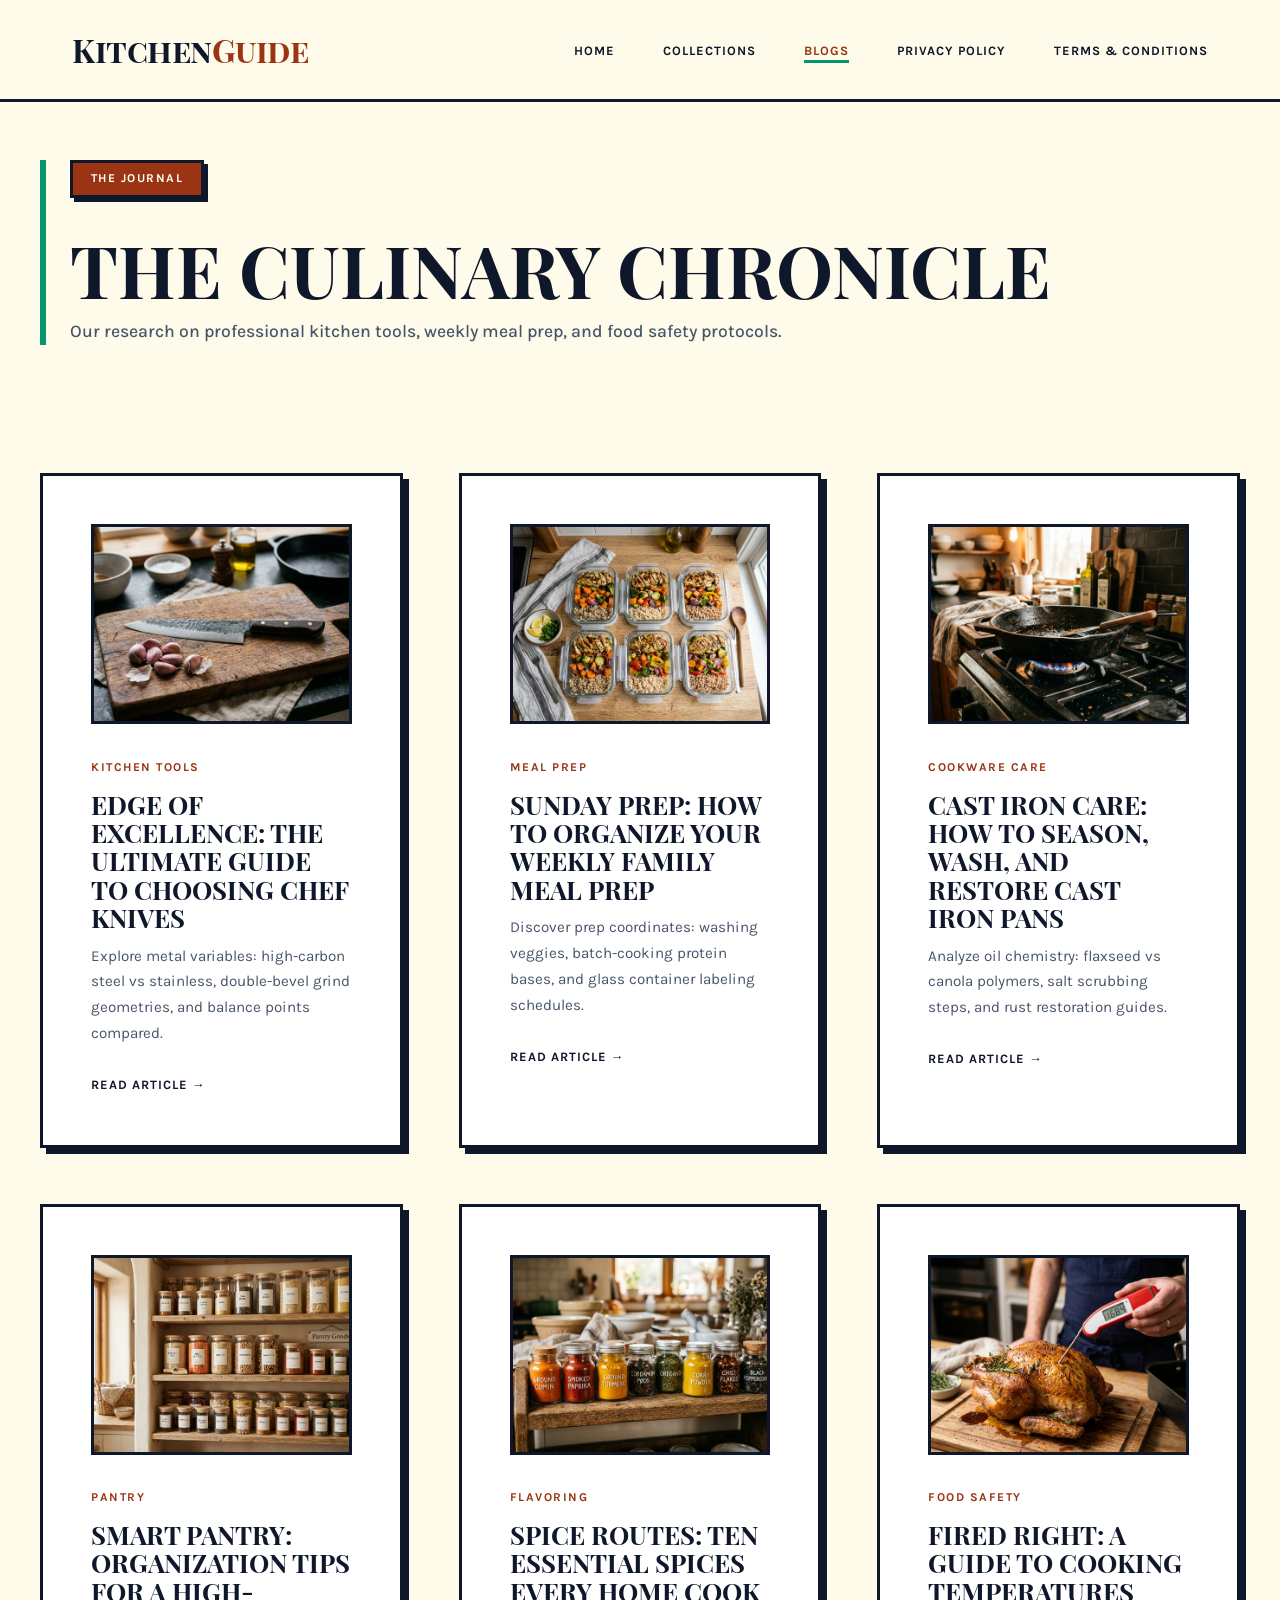
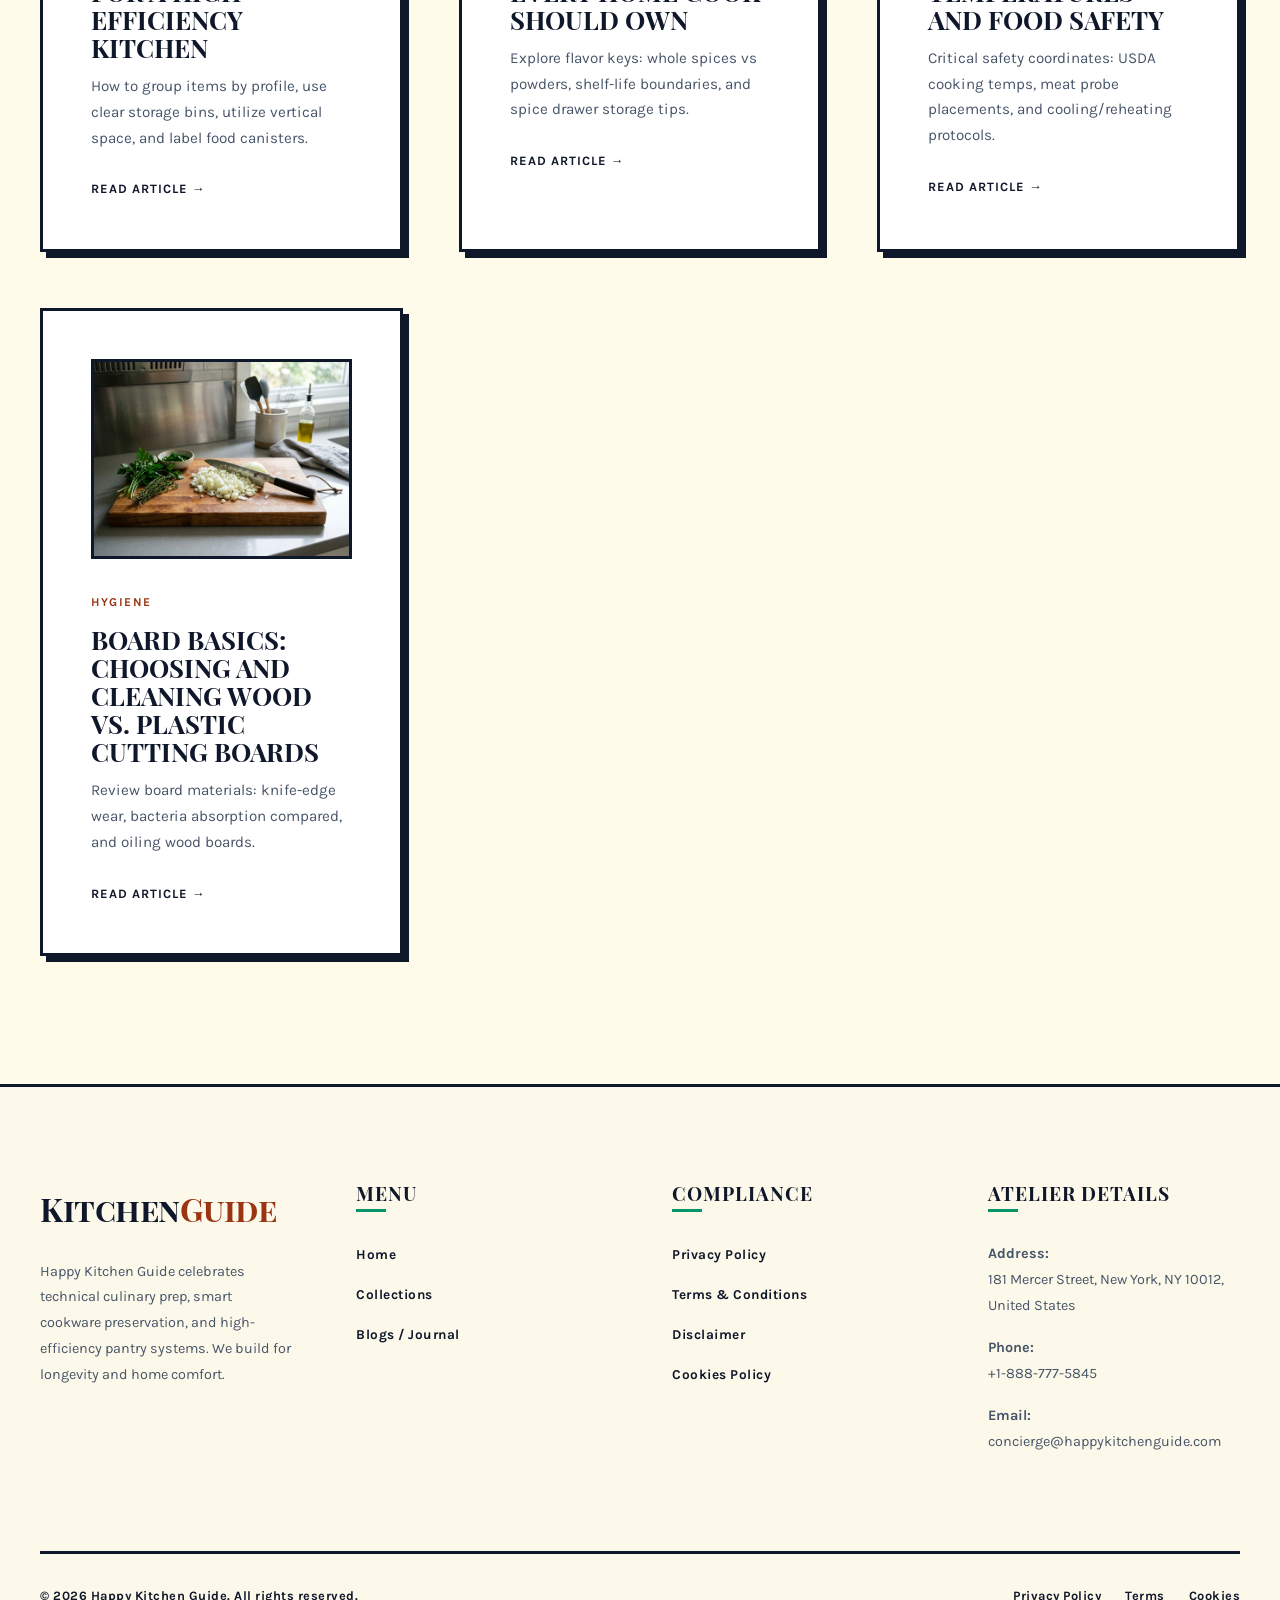
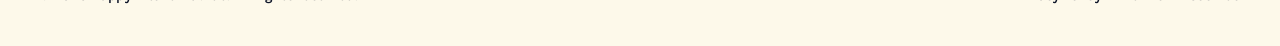
==== commit 0ded4488: "Add files via upload" ====
--- a/blog/index.html
+++ b/blog/index.html
@@ -52,20 +52,7 @@
                 <!-- Blog 1 -->
                 <div class="luxury-card reveal-item">
                     <div class="feature-img-wrapper" style="height: 200px;">
-                        <svg xmlns="http://www.w3.org/2000/svg" viewBox="0 0 600 450" width="100%" height="100%" style="background:#FFFBEB; display:block;">
-       <defs>
-         <linearGradient id="grad-knife" x1="0%" y1="0%" x2="100%" y2="100%">
-           <stop offset="0%" stop-color="#059669" />
-           <stop offset="100%" stop-color="#10B981" />
-         </linearGradient>
-       </defs>
-       <rect x="5" y="5" width="590" height="440" fill="url(#grad-knife)" stroke="#0F172A" stroke-width="6" />
-       <path d="M 150 200 L 400 200 Q 480 200 460 250 L 150 250 Z" fill="#E2E8F0" stroke="#0F172A" stroke-width="6" />
-       <rect x="80" y="210" width="70" height="30" rx="5" fill="#9A3412" stroke="#0F172A" stroke-width="6" />
-       <circle cx="100" cy="225" r="3" fill="#FFFFFF" />
-       <circle cx="130" cy="225" r="3" fill="#FFFFFF" />
-       <text x="300" y="360" font-family="'Playfair Display SC', serif" font-size="24" font-weight="bold" fill="#FFFFFF" text-anchor="middle" letter-spacing="1">KNIFE PREP</text>
-     </svg>
+                        <img src="../img/knife.jpg" alt="Chef knives collection" loading="lazy">
                     </div>
                     <div class="feature-content blog-card">
                         <span class="blog-tag">Kitchen Tools</span>
@@ -78,21 +65,7 @@
                 <!-- Blog 2 -->
                 <div class="luxury-card reveal-item">
                     <div class="feature-img-wrapper" style="height: 200px;">
-                        <svg xmlns="http://www.w3.org/2000/svg" viewBox="0 0 600 450" width="100%" height="100%" style="background:#FFFBEB; display:block;">
-       <defs>
-         <linearGradient id="grad-mealprep" x1="0%" y1="0%" x2="100%" y2="100%">
-           <stop offset="0%" stop-color="#D97706" />
-           <stop offset="100%" stop-color="#F59E0B" />
-         </linearGradient>
-       </defs>
-       <rect x="5" y="5" width="590" height="440" fill="url(#grad-mealprep)" stroke="#0F172A" stroke-width="6" />
-       <rect x="180" y="100" width="240" height="180" rx="10" fill="#FFFFFF" stroke="#0F172A" stroke-width="6" />
-       <line x1="260" y1="100" x2="260" y2="280" stroke="#0F172A" stroke-width="6" />
-       <circle cx="220" cy="190" r="25" fill="#EF4444" stroke="#0F172A" stroke-width="4" />
-       <rect x="280" y="130" width="110" height="30" fill="#059669" stroke="#0F172A" stroke-width="4" />
-       <rect x="280" y="190" width="110" height="30" fill="#FBBF24" stroke="#0F172A" stroke-width="4" />
-       <text x="300" y="360" font-family="'Playfair Display SC', serif" font-size="24" font-weight="bold" fill="#FFFFFF" text-anchor="middle" letter-spacing="1">MEAL PREP</text>
-     </svg>
+                        <img src="../img/mealprep.jpg" alt="Meal prep containers set up" loading="lazy">
                     </div>
                     <div class="feature-content blog-card">
                         <span class="blog-tag">Meal Prep</span>
@@ -105,21 +78,7 @@
                 <!-- Blog 3 -->
                 <div class="luxury-card reveal-item">
                     <div class="feature-img-wrapper" style="height: 200px;">
-                        <svg xmlns="http://www.w3.org/2000/svg" viewBox="0 0 600 450" width="100%" height="100%" style="background:#FFFBEB; display:block;">
-       <defs>
-         <linearGradient id="grad-castiron" x1="0%" y1="0%" x2="100%" y2="100%">
-           <stop offset="0%" stop-color="#1E293B" />
-           <stop offset="100%" stop-color="#0F172A" />
-         </linearGradient>
-       </defs>
-       <rect x="5" y="5" width="590" height="440" fill="url(#grad-castiron)" stroke="#0F172A" stroke-width="6" />
-       <circle cx="260" cy="220" r="100" fill="#0F172A" stroke="#FFFFFF" stroke-width="6" />
-       <path d="M 360 220 L 480 220" stroke="#FFFFFF" stroke-width="20" stroke-linecap="round" />
-       <path d="M 260 115 L 260 125" stroke="#FFFFFF" stroke-width="12" />
-       <polygon points="120,180 130,195 110,195" fill="#F59E0B" />
-       <polygon points="400,120 410,135 390,135" fill="#EF4444" />
-       <text x="300" y="380" font-family="'Playfair Display SC', serif" font-size="24" font-weight="bold" fill="#FFFFFF" text-anchor="middle" letter-spacing="1">CAST IRON PAN</text>
-     </svg>
+                        <img src="../img/castiron.jpg" alt="Cast iron skillet care" loading="lazy">
                     </div>
                     <div class="feature-content blog-card">
                         <span class="blog-tag">Cookware Care</span>
@@ -132,20 +91,7 @@
                 <!-- Blog 4 -->
                 <div class="luxury-card reveal-item">
                     <div class="feature-img-wrapper" style="height: 200px;">
-                        <svg xmlns="http://www.w3.org/2000/svg" viewBox="0 0 600 450" width="100%" height="100%" style="background:#FFFBEB; display:block;">
-       <defs>
-         <linearGradient id="grad-pantry" x1="0%" y1="0%" x2="100%" y2="100%">
-           <stop offset="0%" stop-color="#C2410C" />
-           <stop offset="100%" stop-color="#ea580c" />
-         </linearGradient>
-       </defs>
-       <rect x="5" y="5" width="590" height="440" fill="url(#grad-pantry)" stroke="#0F172A" stroke-width="6" />
-       <rect x="220" y="120" width="160" height="220" rx="20" fill="#FFFFFF" stroke="#0F172A" stroke-width="6" />
-       <rect x="250" y="90" width="100" height="30" rx="5" fill="#B45309" stroke="#0F172A" stroke-width="6" />
-       <rect x="240" y="190" width="120" height="60" fill="#FCD34D" stroke="#0F172A" stroke-width="4" />
-       <text x="300" y="225" font-family="'Karla', sans-serif" font-size="14" font-weight="bold" fill="#0F172A" text-anchor="middle">RICE</text>
-       <text x="300" y="390" font-family="'Playfair Display SC', serif" font-size="24" font-weight="bold" fill="#FFFFFF" text-anchor="middle" letter-spacing="1">PANTRY STORAGE</text>
-     </svg>
+                        <img src="../img/pantry.jpg" alt="Organized kitchen pantry cabinet" loading="lazy">
                     </div>
                     <div class="feature-content blog-card">
                         <span class="blog-tag">Pantry</span>
@@ -158,19 +104,7 @@
                 <!-- Blog 5 -->
                 <div class="luxury-card reveal-item">
                     <div class="feature-img-wrapper" style="height: 200px;">
-                        <svg xmlns="http://www.w3.org/2000/svg" viewBox="0 0 600 450" width="100%" height="100%" style="background:#FFFBEB; display:block;">
-       <defs>
-         <linearGradient id="grad-spices" x1="0%" y1="0%" x2="100%" y2="100%">
-           <stop offset="0%" stop-color="#9A3412" />
-           <stop offset="100%" stop-color="#EA580C" />
-         </linearGradient>
-       </defs>
-       <rect x="5" y="5" width="590" height="440" fill="url(#grad-spices)" stroke="#0F172A" stroke-width="6" />
-       <path d="M 200 240 A 100 100 0 0 0 400 240 Z" fill="#E2E8F0" stroke="#0F172A" stroke-width="6" />
-       <rect x="180" y="240" width="240" height="20" fill="#94A3B8" stroke="#0F172A" stroke-width="6" />
-       <path d="M 330 140 L 370 220" stroke="#0F172A" stroke-width="12" stroke-linecap="round" />
-       <text x="300" y="360" font-family="'Playfair Display SC', serif" font-size="24" font-weight="bold" fill="#FFFFFF" text-anchor="middle" letter-spacing="1">ESSENTIAL SPICES</text>
-     </svg>
+                        <img src="../img/spices.jpg" alt="Spices lined up in glass bottles" loading="lazy">
                     </div>
                     <div class="feature-content blog-card">
                         <span class="blog-tag">Flavoring</span>
@@ -183,20 +117,7 @@
                 <!-- Blog 6 -->
                 <div class="luxury-card reveal-item">
                     <div class="feature-img-wrapper" style="height: 200px;">
-                        <svg xmlns="http://www.w3.org/2000/svg" viewBox="0 0 600 450" width="100%" height="100%" style="background:#FFFBEB; display:block;">
-       <defs>
-         <linearGradient id="grad-temp" x1="0%" y1="0%" x2="100%" y2="100%">
-           <stop offset="0%" stop-color="#EF4444" />
-           <stop offset="100%" stop-color="#F59E0B" />
-         </linearGradient>
-       </defs>
-       <rect x="5" y="5" width="590" height="440" fill="url(#grad-temp)" stroke="#0F172A" stroke-width="6" />
-       <rect x="220" y="120" width="160" height="100" rx="10" fill="#0F172A" stroke="#FFFFFF" stroke-width="6" />
-       <text x="300" y="180" font-family="monospace" font-size="36" font-weight="bold" fill="#10B981" text-anchor="middle">165°F</text>
-       <line x1="300" y1="220" x2="300" y2="340" stroke="#0F172A" stroke-width="6" />
-       <path d="M 300 340 L 300 360" stroke="#0F172A" stroke-width="2" />
-       <text x="300" y="400" font-family="'Playfair Display SC', serif" font-size="24" font-weight="bold" fill="#FFFFFF" text-anchor="middle" letter-spacing="1">SAFETY TEMPERATURES</text>
-     </svg>
+                        <img src="../img/safetytemp.jpg" alt="Meat cooking on fire with temp probe" loading="lazy">
                     </div>
                     <div class="feature-content blog-card">
                         <span class="blog-tag">Food Safety</span>
@@ -209,18 +130,7 @@
                 <!-- Blog 7 -->
                 <div class="luxury-card reveal-item">
                     <div class="feature-img-wrapper" style="height: 200px;">
-                        <svg xmlns="http://www.w3.org/2000/svg" viewBox="0 0 600 450" width="100%" height="100%" style="background:#FFFBEB; display:block;">
-       <defs>
-         <linearGradient id="grad-board" x1="0%" y1="0%" x2="100%" y2="100%">
-           <stop offset="0%" stop-color="#D97706" />
-           <stop offset="100%" stop-color="#B45309" />
-         </linearGradient>
-       </defs>
-       <rect x="5" y="5" width="590" height="440" fill="url(#grad-board)" stroke="#0F172A" stroke-width="6" />
-       <rect x="180" y="80" width="240" height="220" rx="15" fill="#FCD34D" stroke="#0F172A" stroke-width="6" />
-       <rect x="260" y="100" width="80" height="25" rx="10" fill="#D97706" stroke="#0F172A" stroke-width="4" />
-       <text x="300" y="380" font-family="'Playfair Display SC', serif" font-size="24" font-weight="bold" fill="#FFFFFF" text-anchor="middle" letter-spacing="1">CUTTING BOARDS</text>
-     </svg>
+                        <img src="../img/cuttingboard.jpg" alt="Wooden cutting board with chef knives" loading="lazy">
                     </div>
                     <div class="feature-content blog-card">
                         <span class="blog-tag">Hygiene</span>
